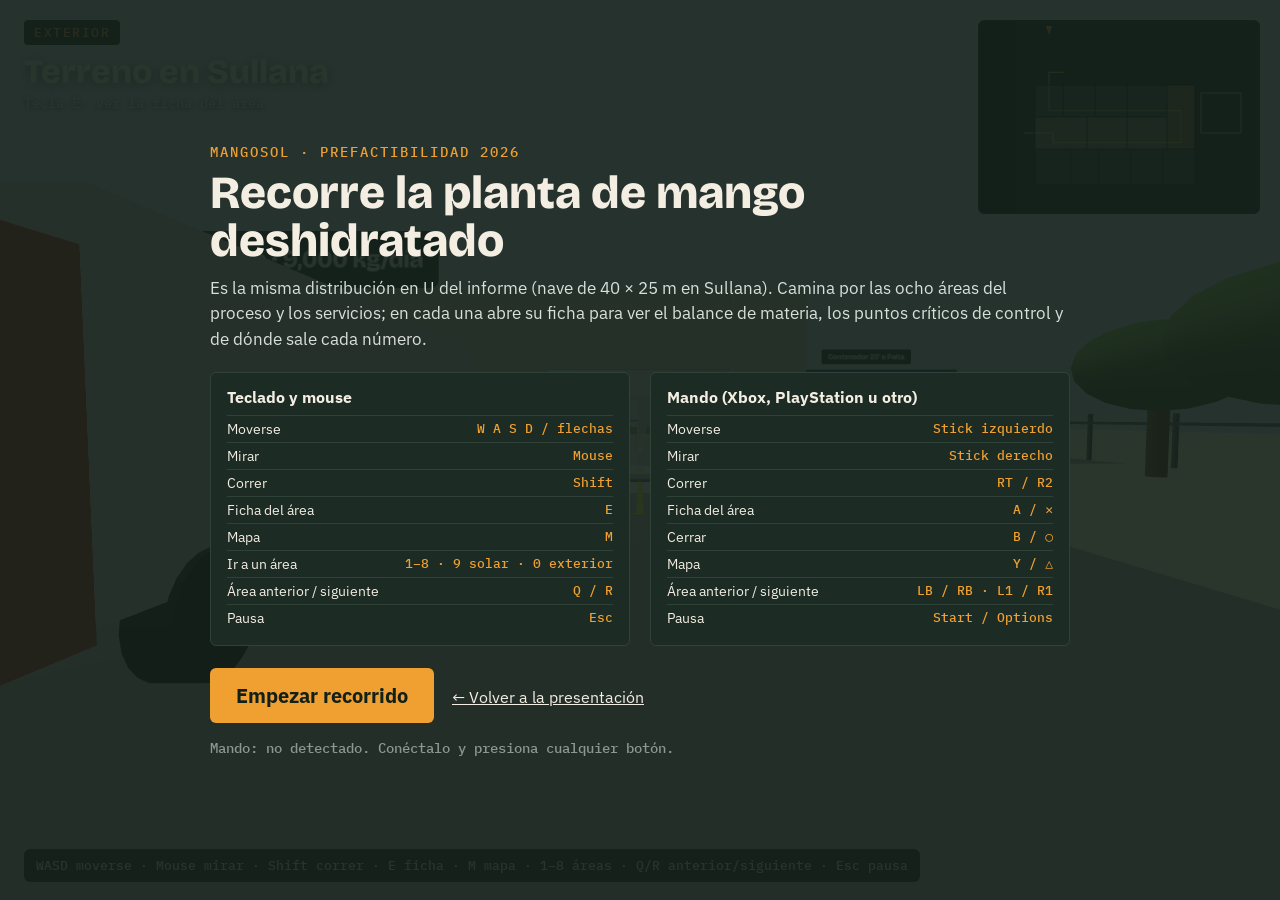
==== recorrido.html @ 7c94904a "Recorrido 3D de la planta con teclado o mando recorrido.html recrea la distribución en U del informe" ====
<!doctype html><html lang="es"><head><meta charset="utf-8">
<meta name="viewport" content="width=device-width,initial-scale=1">
<title>Planta MangoSol 3D</title>
<link rel="stylesheet" href="https://fonts.googleapis.com/css2?family=IBM+Plex+Sans:wght@400;600&family=IBM+Plex+Mono:wght@500&family=Bricolage+Grotesque:opsz,wght@12..96,700;12..96,800&display=swap">
<style>
/* Recorrido 3D de la planta: misma distribución en U del informe (1 unidad = 1 m) */
:root{--osc:#13201A;--pan:rgba(19,32,26,.9);--nar:#F0A030;--cre:#F3EDE2;--gri:#8C978F;--lin:#2E4237}
html,body{margin:0;height:100%;overflow:hidden;background:var(--osc);font-family:'IBM Plex Sans',Arial,sans-serif;color:var(--cre)}
canvas#c{display:block;width:100%;height:100%}
.mono{font-family:'IBM Plex Mono',Consolas,monospace}
#area{position:fixed;left:24px;top:20px;max-width:46vw;pointer-events:none}
#area .chip{display:inline-block;font:500 13px 'IBM Plex Mono',monospace;letter-spacing:1.5px;text-transform:uppercase;padding:4px 10px;border-radius:4px;background:var(--pan);color:var(--nar)}
#area h1{margin:8px 0 4px;font:800 34px/1.1 'Bricolage Grotesque',Georgia,sans-serif;text-shadow:0 2px 12px rgba(0,0,0,.55)}
#area p{margin:0;font:500 14px 'IBM Plex Mono',monospace;color:var(--cre);text-shadow:0 1px 6px rgba(0,0,0,.8)}
#mini{position:fixed;right:20px;top:20px;width:280px;height:192px;border-radius:6px;background:var(--pan);border:1px solid var(--lin)}
#cross{position:fixed;left:50%;top:50%;width:6px;height:6px;margin:-3px 0 0 -3px;border-radius:50%;background:rgba(243,237,226,.75);pointer-events:none}
#help{position:fixed;left:24px;bottom:18px;font:500 13px 'IBM Plex Mono',monospace;color:var(--cre);background:var(--pan);padding:8px 12px;border-radius:6px;max-width:calc(100vw - 48px)}
#card{position:fixed;right:20px;top:228px;bottom:20px;width:400px;overflow:auto;background:var(--pan);border:1px solid var(--lin);border-left:4px solid var(--nar);border-radius:6px;padding:20px 22px;display:none}
#card.on{display:block}
#card h2{margin:6px 0 6px;font:800 26px/1.15 'Bricolage Grotesque',Georgia,sans-serif}
#card .dop{font:500 13px 'IBM Plex Mono',monospace;color:var(--gri);margin-bottom:10px}
#card p{margin:0 0 12px;font-size:15px;line-height:1.45}
#card table{width:100%;border-collapse:collapse;font-size:14px;margin-bottom:12px}
#card td{padding:6px 4px;border-top:1px solid var(--lin);vertical-align:top}
#card td:first-child{color:var(--gri);width:40%}
#card .calc{font:500 13px/1.5 'IBM Plex Mono',monospace;color:var(--osc);background:var(--nar);padding:10px 12px;border-radius:4px;margin-bottom:12px}
#card .tip{font-size:14px;line-height:1.45;color:#D8E0D9;border-left:2px solid var(--gri);padding-left:10px}
#card .cerrar{font:500 12px 'IBM Plex Mono',monospace;color:var(--gri);margin-top:14px}
#toast{position:fixed;left:50%;top:20px;transform:translateX(-50%);background:var(--nar);color:var(--osc);font-weight:600;padding:8px 16px;border-radius:6px;opacity:0;transition:opacity .25s;pointer-events:none}
#toast.on{opacity:1}
#mapa{position:fixed;inset:0;display:none;align-items:center;justify-content:center;background:rgba(19,32,26,.82)}
#mapa.on{display:flex}
#mapa canvas{width:min(92vw,1100px);aspect-ratio:70/48;border-radius:8px;border:1px solid var(--lin);background:var(--osc)}
#menu{position:fixed;inset:0;display:flex;align-items:center;justify-content:center;background:rgba(19,32,26,.9)}
#menu.off{display:none}
#menu .box{width:min(860px,calc(100vw - 32px));max-height:calc(100vh - 32px);overflow:auto;padding:32px}
#menu .k{font:500 14px 'IBM Plex Mono',monospace;letter-spacing:2px;text-transform:uppercase;color:var(--nar)}
#menu h1{margin:8px 0 10px;font:800 46px/1.05 'Bricolage Grotesque',Georgia,sans-serif}
#menu p{font-size:17px;line-height:1.5;color:#D8E0D9;margin:0 0 20px}
#menu .cols{display:grid;grid-template-columns:1fr 1fr;gap:20px;margin-bottom:22px}
#menu .col{background:#1C2B23;border:1px solid var(--lin);border-radius:6px;padding:14px 16px}
#menu .col h3{margin:0 0 8px;font-size:16px}
#menu .col div{display:flex;justify-content:space-between;gap:12px;font-size:14px;padding:4px 0;border-top:1px solid var(--lin)}
#menu .col b{font:500 13px 'IBM Plex Mono',monospace;color:var(--nar);white-space:nowrap}
#menu button{font:700 20px 'IBM Plex Sans',Arial,sans-serif;background:var(--nar);color:var(--osc);border:0;border-radius:6px;padding:14px 26px;cursor:pointer}
#menu a{color:var(--cre);margin-left:18px;font-size:16px}
#pad{font:500 14px 'IBM Plex Mono',monospace;color:var(--gri);margin-top:16px}
#pad.ok{color:var(--nar)}
@media (max-width:700px){#menu .cols{grid-template-columns:1fr}#mini{width:180px;height:124px}#card{width:auto;left:20px;top:auto;height:50vh}}
</style></head><body>
<canvas id="c"></canvas>
<div id="cross"></div>
<div id="area"><span class="chip" id="aZona">Exterior</span><h1 id="aNom">Terreno en Sullana</h1><p id="aHint">E · botón A: ver la ficha del área</p></div>
<canvas id="mini" width="560" height="384"></canvas>
<div id="card"></div>
<div id="help" class="mono"></div>
<div id="toast"></div>
<div id="mapa"><canvas id="big" width="1400" height="960"></canvas></div>
<div id="menu"><div class="box">
 <div class="k">MangoSol · Prefactibilidad 2026</div>
 <h1>Recorre la planta de mango deshidratado</h1>
 <p>Es la misma distribución en U del informe (nave de 40 × 25 m en Sullana). Camina por las ocho áreas del proceso y los servicios; en cada una abre su ficha para ver el balance de materia, los puntos críticos de control y de dónde sale cada número.</p>
 <div class="cols">
  <div class="col"><h3>Teclado y mouse</h3>
   <div><span>Moverse</span><b>W A S D / flechas</b></div><div><span>Mirar</span><b>Mouse</b></div>
   <div><span>Correr</span><b>Shift</b></div><div><span>Ficha del área</span><b>E</b></div>
   <div><span>Mapa</span><b>M</b></div><div><span>Ir a un área</span><b>1–8 · 9 solar · 0 exterior</b></div>
   <div><span>Área anterior / siguiente</span><b>Q / R</b></div><div><span>Pausa</span><b>Esc</b></div></div>
  <div class="col"><h3>Mando (Xbox, PlayStation u otro)</h3>
   <div><span>Moverse</span><b>Stick izquierdo</b></div><div><span>Mirar</span><b>Stick derecho</b></div>
   <div><span>Correr</span><b>RT / R2</b></div><div><span>Ficha del área</span><b>A / ✕</b></div>
   <div><span>Cerrar</span><b>B / ○</b></div><div><span>Mapa</span><b>Y / △</b></div>
   <div><span>Área anterior / siguiente</span><b>LB / RB · L1 / R1</b></div><div><span>Pausa</span><b>Start / Options</b></div></div>
 </div>
 <button id="go">Empezar recorrido</button><a href="index.html#/planta">← Volver a la presentación</a>
 <div id="pad">Mando: no detectado. Conéctalo y presiona cualquier botón.</div>
</div></div>
<script src="lib/three.min.js"></script>
<script>
// ---------- Datos de cada área (cifras del informe; balance diario de campaña) ----------
const INFO={
 ext:{t:'Terreno en Sullana',z:'Exterior',d:'—',r:'Terreno de ≈ 1,500 m². Sullana ganó la microlocalización con 4.20 puntos.',
  f:[['Fruta','≈ 35 km (Tambogrande, valle de San Lorenzo)'],['Puerto de Paita','≈ 60 km'],['Puntaje','Sullana 4.20 · Tambogrande 3.85 · Piura-Castilla 3.75']],
  c:'Sullana = 0.30×4 + 0.20×5 + 0.20×4 + 0.15×4 + 0.15×4 = 4.20',
  p:'Sullana no es la mejor en ningún factor, pero es buena en todos: eso es lo que premia el método de factores ponderados.'},
 r1:{t:'Recepción y pesado',z:'Zona sucia · área 1',d:'Operación combinada: operación + inspección',r:'Llega el mango Kent en jabas; se pesa y se registra el lote y el proveedor para la trazabilidad.',
  f:[['Entra','9,000 kg/día de mango fresco'],['Equipo','Balanza de plataforma de 1,000 kg'],['Campaña','156 días: noviembre a abril'],['Año 1','≈ 1,051 t de fruta = 0.2 % de lo que produce Piura']],
  c:'116.6 t × 9.0 = 1,051 t · 1,051 ÷ 535,407 = 0.2 %',
  p:'La fruta no limita el tamaño de la planta: lo limita el mercado.'},
 r2:{t:'Almacén de materia prima',z:'Zona sucia · área 2',d:'Almacén temporal (no figura en el DOP)',r:'Cámara fría donde la fruta pintona termina de madurar antes de entrar al proceso.',
  f:[['Temperatura','12 – 14 °C'],['Relación con recepción','A: absolutamente necesaria'],['Función','Pulmón: la planta procesa parejo aunque la fruta llegue a ráfagas']],
  c:null,p:'Está pegada a la recepción porque la tabla relacional le da una A.'},
 r3:{t:'Selección y lavado',z:'Zona sucia · área 3',d:'Inspección (selección) + operación (lavado)',r:'Se descarta la fruta podrida o golpeada y se lava por inmersión y aspersión con agua clorada a 100 ppm.',
  f:[['Entra','9,000 kg'],['Sale','8,370 kg'],['Merma','630 kg de descarte (7 %)'],['Equipo','Lavadora de inmersión y aspersión, 1 t/h']],
  c:'9,000 × 0.93 = 8,370 kg',p:'Mira la canasta roja: de cada 100 mangos que pasan, unos 7 se van al descarte.'},
 r4:{t:'Pelado, laminado y pretratamiento',z:'Zona sucia · área 4',d:'Operaciones: pelado y despepado · recorte y pretratamiento',r:'Pelado manual con cuchillos de acero inoxidable, láminas de 6–8 mm y baño de ácido cítrico y ascórbico para que no se oscurezcan.',
  f:[['Entra','8,370 kg'],['Pulpa (62 %)','5,189 kg · merma 3,181 kg de cáscara y pepa'],['Recorte (−2 %)','5,086 kg · merma 104 kg'],['Equipos','6 mesas inox, 2 rebanadoras, 2 tinas de 500 L']],
  c:'8,370 × 0.62 = 5,189 kg · 5,189 × 0.98 = 5,086 kg',p:'Es el área con más operarios porque el pelado es manual. La cáscara sale por la puerta norte hacia residuos, sin cruzar la zona limpia.'},
 r5:{t:'Túnel de secado (GLP)',z:'Secado · área 5 · PCC 1',d:'Operación · punto crítico de control n.° 1',r:'Aire caliente a 60–65 °C durante 8 a 10 horas hasta 16 % de humedad. Separa la zona sucia de la limpia.',
  f:[['Entra','5,086 kg de láminas (83 % de agua)'],['Sale','1,029 kg (16 % de humedad)'],['Agua evaporada','4,056 kg: 80 % de lo que entra'],['Capacidad','24 carros × 25 bandejas ≈ 2.7 t por carga'],['Ciclos','2 al día: 5,086 ÷ 2 = 2,543 kg → margen de 6 %'],['Límite crítico','Humedad ≤ 18 %; si no, crecen hongos']],
  c:'Sólidos = 5,086 × 0.17 = 864.6 kg · 864.6 ÷ 0.84 = 1,029 kg',p:'Los sólidos no se evaporan: solo se va el agua. Con esa regla sale todo el balance.'},
 solar:{t:'Secador solar de presecado',z:'Exterior · secado',d:'Parte de la operación de secado',r:'Invernadero de 100 m² que aprovecha el sol de Sullana para quitar parte del agua antes del túnel.',
  f:[['Área','100 m²'],['Efecto','≈ 25 % menos GLP'],['GLP año 1','≈ 48 t, ya con el ahorro solar']],
  c:null,p:'Responde a los factores tecnológico y ecológico del PESTEL: menos combustible y menos huella de carbono.'},
 r6:{t:'Enfriado y selección final',z:'Zona limpia · área 6 · PCC 2',d:'Espera (24 h) + inspección · punto crítico de control n.° 2',r:'Las láminas reposan 24 h para igualar su humedad; luego se retiran las rotas u oscuras y todo pasa por el detector de metales.',
  f:[['Entra','1,029 kg'],['Sale','998 kg'],['Merma','31 kg (3 %)'],['Detector de metales','Sensibilidad Fe 1.5 mm']],
  c:'1,029 × 0.97 = 998 kg · 9,000 ÷ 998 = 9.0 : 1',p:'Por cada kilo de producto se necesitan 9 kilos de mango fresco.'},
 r7:{t:'Envasado',z:'Zona limpia · área 7',d:'Operación',r:'Bolsa de polietileno grado alimentario dentro de caja de 10 kg, con lote y fecha.',
  f:[['Entra y sale','998 kg/día'],['Cajas','≈ 100 de 10 kg al día'],['Año 1','11,664 bolsas y cajas (116.6 t)'],['Relación con laboratorio','I: se mide la humedad antes de envasar']],
  c:'998 ÷ 10 ≈ 100 cajas/día · 116.6 t × 100 = 11,664 cajas',p:'La puerta de vestuarios tiene pediluvio: los operarios entran a la zona limpia por el filtro sanitario.'},
 r8:{t:'Almacén de producto terminado y despacho',z:'Zona limpia · área 8',d:'Almacenamiento + transporte',r:'Almacén seco y ventilado. El producto sale en contenedor de 20 pies hacia el puerto de Paita.',
  f:[['Capacidad anual','998 kg × 156 días = 155.7 t'],['Contenedor de 20\'','≈ 10 t ≈ 10 días de producción'],['Año 1','116.6 t ≈ 12 contenedores'],['Vida útil','12 meses: se produce en campaña y se vende todo el año']],
  c:'116.6 ÷ 155.7 = 75 % de uso en el año 1 (95 % en el año 5)',p:'La planta se dimensionó para el año 5 (estrategia proactiva); por eso el primer año sobra 25 % de capacidad.'},
 of:{t:'Oficinas',z:'Servicios',d:'—',r:'Administración, ventas y calidad: aquí trabaja parte del personal permanente.',
  f:[['Permanentes','9 en toda la planta'],['Precio','US$ 8.50/kg FOB'],['Ventas año 1','US$ 991 mil'],['Relación con el proceso','O: ordinaria (supervisión)']],
  c:'116.6 t × 1,000 kg × US$ 8.50 = US$ 991,440',p:'Estas ventas son la primera línea del flujo de caja del siguiente avance.'},
 lab:{t:'Laboratorio de calidad',z:'Servicios',d:'—',r:'Control por lote de humedad, actividad de agua, color y microbiología básica; guarda muestras de retención.',
  f:[['Humedad final','15 – 18 %'],['Actividad de agua','aw < 0.65'],['Equipos','Medidor de humedad y refractómetro'],['Relación con envasado','I: importante']],
  c:null,p:'El laboratorio verifica el PCC 1: si la humedad pasa de 18 %, el lote vuelve al túnel.'},
 ves:{t:'Vestuarios y SS. HH.',z:'Servicios',d:'—',r:'Filtro sanitario: los operarios se cambian, se lavan las manos y pasan el pediluvio antes de entrar al proceso.',
  f:[['Personal de campaña','22: 2 supervisores + 20 operarios'],['Turnos','2 de 8 h, 10 operarios por turno'],['Norma','Ley 29783, Seguridad y Salud en el Trabajo']],
  c:'9 permanentes + 22 de campaña = 31 personas',p:'Los 22 de campaña solo trabajan de noviembre a abril.'},
 cal:{t:'Caldero GLP y mantenimiento',z:'Servicios',d:'—',r:'Tanque de GLP que alimenta los quemadores del túnel y taller de mantenimiento.',
  f:[['Relación con secado','E: especialmente importante'],['Respaldo','Grupo electrógeno de 40 kW'],['Personal','2 técnicos de mantenimiento'],['GLP año 1','≈ 48 t']],
  c:null,p:'Tiene puerta propia al exterior: el GLP no entra por la zona de proceso.'},
 res:{t:'Residuos orgánicos',z:'Servicios',d:'—',r:'Cáscara y pepa del pelado: se compostan o se entregan como alimento para ganado.',
  f:[['Cáscara y pepa','≈ 3.2 t/día en campaña'],['Descarte de selección','630 kg/día'],['Relación con envasado','X: no deseable']],
  c:'8,370 − 5,189 = 3,181 kg/día',p:'Por la relación X está en la esquina opuesta al envasado y sin puertas hacia el proceso.'}
};

// ---------- Plano: mismas zonas del informe (x, y del layout; y crece al norte) ----------
const ROOMS=[];
function R(id,x,y,w,h,zona,num){ROOMS.push({id,zona,num,x0:x,x1:x+w,z0:25-(y+h),z1:25-y})}
R('r1',0,17,7,8,'sucia',1);R('r2',7,17,8,8,'sucia',2);R('r3',15,17,8,8,'sucia',3);R('r4',23,17,10,8,'sucia',4);
R('r5',33,9,7,16,'secado',5);R('r6',23,9,10,8,'limpia',6);R('r7',13,9,10,8,'limpia',7);R('r8',0,9,13,8,'limpia',8);
R('of',0,0,9,9,'serv');R('lab',9,0,7,9,'serv');R('ves',16,0,8,9,'serv');R('cal',24,0,8,9,'serv');R('res',32,0,8,9,'serv');
const SOLAR={id:'solar',x0:41.5,x1:51.5,z0:2,z1:12};
const ZCOL={sucia:0x9FB3A4,limpia:0xDCD3BE,secado:0xBFA27E,serv:0xB4B8B3};
const ZHEX={sucia:'#6F8A77',limpia:'#CFC3A6',secado:'#D9A766',serv:'#59625C'};
// puertas internas [centro, ancho] sobre la pared compartida; sin puerta = muro; VENT = muro con ventana (sucia/limpia)
const DOORS={'r1|r2':[6.2,3],'r2|r3':[6.2,3],'r3|r4':[6.2,3],'r4|r5':[6.2,3],'r5|r6':[14.2,3],'r6|r7':[14.2,3],'r7|r8':[14.2,3],
 'of|r8':[4.5,1.8],'lab|of':[20.5,1.4],'lab|r7':[14.5,1.6],'lab|ves':[20.5,1.4],'r7|ves':[19.5,1.8],'cal|ves':[20.5,1.4]};
const VENT=new Set(['r1|r8','r2|r8','r2|r7','r3|r7','r4|r6']);
const STATIONS=[['r1',4.5,6.8,.6],['r2',11,6.6,0],['r3',19.5,6.6,0],['r4',29.5,7.2,.45],['r5',35.6,15.6,-.15],['solar',46.5,16,0],
 ['r6',28,14.6,0],['r7',18,14.2,0],['r8',7,14.2,.3],['ext',3.5,-14,Math.PI],['lab',12.5,18.2,Math.PI],['of',5,18,2.36],
 ['ves',20,18,Math.PI],['cal',26.5,21.8,-.85],['res',36,22.8,0]];

// ---------- Escena ----------
const cv=document.getElementById('c');
const rnd=new THREE.WebGLRenderer({canvas:cv,antialias:true});
rnd.setPixelRatio(Math.min(devicePixelRatio,1.5));
const S=new THREE.Scene();S.background=new THREE.Color(0xCFE0EA);S.fog=new THREE.Fog(0xCFE0EA,45,130);
const cam=new THREE.PerspectiveCamera(70,1,.05,300);cam.rotation.order='YXZ';
S.add(new THREE.HemisphereLight(0xffffff,0x8a7a5a,.8));S.add(new THREE.AmbientLight(0xffffff,.25));
const sun=new THREE.DirectionalLight(0xfff4e0,.65);sun.position.set(30,50,20);S.add(sun);

const MATS={},GEOS={},COL=[];
const mat=(c,o)=>{if(typeof c!=='number')return c;const k=c+(o?JSON.stringify(o):'');return MATS[k]||(MATS[k]=new THREE.MeshLambertMaterial(Object.assign({color:c},o||{})))};
const bgeo=(w,h,d)=>{const k=[w,h,d].map(v=>v.toFixed(3)).join();return GEOS[k]||(GEOS[k]=new THREE.BoxGeometry(w,h,d))};
function box(x0,x1,z0,z1,y0,y1,m,col=true){const me=new THREE.Mesh(bgeo(x1-x0,y1-y0,z1-z0),mat(m));me.position.set((x0+x1)/2,(y0+y1)/2,(z0+z1)/2);S.add(me);if(col)COL.push([x0,x1,z0,z1]);return me}
const B=(cx,cz,w,d,h,m,y0=0,col=true)=>box(cx-w/2,cx+w/2,cz-d/2,cz+d/2,y0,y0+h,m,col);
function cyl(cx,cz,r,h,m,y0=0,col=true,horiz=false,seg=24){const me=new THREE.Mesh(new THREE.CylinderGeometry(r,r,h,seg),mat(m));
 if(horiz){me.rotation.z=Math.PI/2;me.position.set(cx,y0+r,cz);if(col)COL.push([cx-h/2,cx+h/2,cz-r,cz+r])}
 else{me.position.set(cx,y0+h/2,cz);if(col)COL.push([cx-r,cx+r,cz-r,cz+r])}S.add(me);return me}

// suelo exterior, patio y vía de acceso
box(-60,100,-50,80,-.1,0,0xCDBB8E,false);
box(-2,12,-16,0,-.09,.005,0x77787A,false);box(-14,0,9,16,-.09,.005,0x77787A,false);
box(-60,100,-26,-20,-.09,.006,0x5E5F60,false);
// pisos por zona y techo
const H=4.4,T=.2;
for(const r of ROOMS)box(r.x0,r.x1,r.z0,r.z1,0,.01,r.id==='r2'?0x9DB5BE:ZCOL[r.zona],false);
const roof=new THREE.Mesh(new THREE.PlaneGeometry(40,25),new THREE.MeshLambertMaterial({color:0xDDE1DE,side:THREE.DoubleSide}));
roof.rotation.x=Math.PI/2;roof.position.set(20,H,12.5);S.add(roof);
for(const r of ROOMS)for(let x=r.x0+2;x<r.x1-1;x+=3.5)B(x,(r.z0+r.z1)/2,1.2,.5,.04,new THREE.MeshBasicMaterial({color:0xFFFDF4}),H-.05,false);

// muros: líneas con huecos de puerta; dintel sobre cada puerta
const WALL=0xEEF0EB,GLASS=new THREE.MeshLambertMaterial({color:0xBFE3F2,transparent:true,opacity:.28});
function wall(horiz,fix,a,b,gaps,vent){gaps=(gaps||[]).slice().sort((p,q)=>p[0]-q[0]);let cur=a;
 const seg=(s,e)=>{if(e-s<.01)return;const bx=(y0,y1,m,col)=>horiz?box(s,e,fix-T/2,fix+T/2,y0,y1,m,col):box(fix-T/2,fix+T/2,s,e,y0,y1,m,col);
  if(vent){bx(0,1.1,WALL,true);bx(1.1,2.4,GLASS,false);bx(2.4,H,WALL,false)}else bx(0,H,WALL,true)};
 for(const [c,w] of gaps){const s=c-w/2,e=c+w/2;seg(cur,s);
  horiz?box(s,e,fix-T/2,fix+T/2,2.7,H,WALL,false):box(fix-T/2,fix+T/2,s,e,2.7,H,WALL,false);cur=e}
 seg(cur,b)}
const E=1e-6;
for(let i=0;i<ROOMS.length;i++)for(let j=i+1;j<ROOMS.length;j++){const A=ROOMS[i],C=ROOMS[j],k=[A.id,C.id].sort().join('|');
 const d=DOORS[k]?[DOORS[k]]:[],v=VENT.has(k);
 for(const [p,q] of [[A,C],[C,A]]){
  if(Math.abs(p.x1-q.x0)<E){const lo=Math.max(p.z0,q.z0),hi=Math.min(p.z1,q.z1);if(hi-lo>.05)wall(false,p.x1,lo,hi,d,v)}
  if(Math.abs(p.z1-q.z0)<E){const lo=Math.max(p.x0,q.x0),hi=Math.min(p.x1,q.x1);if(hi-lo>.05)wall(true,p.z1,lo,hi,d,v)}}}
wall(true,0,0,40,[[3.5,4],[30,2]]);            // norte: ingreso de camiones y salida de cáscara
wall(true,25,0,40,[[4.5,1.8],[28,2],[36,2.5]]); // sur: oficinas, caldero, residuos
wall(false,0,0,25,[[12,3.5]]);                  // oeste: despacho
wall(false,40,0,25,[[14.6,2.4]]);               // este: hacia el secador solar

// ---------- Equipos ----------
const INOX=0xB9C3C8,VERDE=0x3E8E5A,MANGO=0xE5B23A,CARTON=0xB98C55,OSC=0x2B3A33;
function crates(x0,z0,nx,nz,lv){const cw=.55,cd=.4,ch=.3;
 for(let i=0;i<nx;i++)for(let j=0;j<nz;j++){const cx=x0+cw/2+i*cw,cz=z0+cd/2+j*cd;
  for(let k=0;k<lv;k++)B(cx,cz,cw-.04,cd-.04,ch-.02,VERDE,k*ch,false);B(cx,cz,cw-.1,cd-.1,.05,MANGO,lv*ch-.07,false)}
 COL.push([x0,x0+nx*cw,z0,z0+nz*cd])}
function table(cx,cz,w,d,h=.9,top=INOX){B(cx,cz,w,d,.05,top,h-.05,false);
 for(const sx of[-1,1])for(const sz of[-1,1])B(cx+sx*(w/2-.06),cz+sz*(d/2-.06),.05,.05,h-.05,INOX,0,false);COL.push([cx-w/2,cx+w/2,cz-d/2,cz+d/2])}
function worker(x,z,ry=0){const g=new THREE.Group();
 const add=(geo,c,y)=>{const me=new THREE.Mesh(geo,mat(c));me.position.y=y;g.add(me)};
 add(bgeo(.34,.8,.22),0x34495E,.4);add(new THREE.CylinderGeometry(.2,.22,.7,12),0xF4F4F0,1.15);
 add(new THREE.SphereGeometry(.13,14,10),0xB98058,1.63);add(new THREE.CylinderGeometry(.14,.14,.09,14),0xFFFFFF,1.74);
 add(bgeo(.3,.18,.04),0x8FB7C9,1.58);g.children[4].position.z=-.12;
 g.position.set(x,0,z);g.rotation.y=ry;S.add(g);COL.push([x-.25,x+.25,z-.25,z+.25])}
function cart(cx,cz){for(const sx of[-1,1])for(const sz of[-1,1])B(cx+sx*.42,cz+sz*.62,.04,.04,1.9,INOX,0,false);
 for(let k=0;k<12;k++){B(cx,cz,.84,1.24,.02,INOX,.2+k*.14,false);B(cx,cz,.74,1.1,.015,0xD9822B,.225+k*.14,false)}
 COL.push([cx-.45,cx+.45,cz-.65,cz+.65])}
function pallet(cx,cz,lv=4){B(cx,cz,1.2,1.0,.14,0x8B6B43,0,false);
 for(let k=0;k<lv;k++)for(const sx of[-.3,.3])for(const sz of[-.25,.25])B(cx+sx,cz+sz,.58,.48,.29,k%2?0xC09460:CARTON,.14+k*.3,false);
 COL.push([cx-.6,cx+.6,cz-.5,cz+.5])}

// exterior: camión de fruta, contenedor a Paita, algarrobos, cerco y letrero
B(7.4,-7.2,2.4,7.2,2.2,0xF2F2EE,.6);B(7.4,-11.6,2.3,1.6,2.0,0xC7462E,.5);
for(const z of[-10,-4.5])for(const x of[6.3,8.5])cyl(x,z,.42,.3,0x222222,.0,false,true);
crates(6.5,-3.4,3,1,3);
B(-5.6,12,6.1,2.44,2.6,0x2F6E8F,.9);B(-9.8,12,2.0,2.3,2.2,0xF2F2EE,.6);
for(const [x,z] of[[-8,-3],[-11,4],[-9,24],[16,-10],[26,-12],[36,-8],[54,-4],[58,20],[46,28],[24,30],[8,30],[-12,30]]){
 cyl(x,z,.25,2.2,0x6B4E31,0);const cp=new THREE.Mesh(new THREE.SphereGeometry(2.1,14,10),mat(0x5D7F3A));cp.scale.y=.6;cp.position.set(x,3.1,z);S.add(cp)}
for(let x=-14;x<=58;x+=4){if(x>-1&&x<11)continue;B(x,-17,.12,.12,1.8,0x5B5B57,0,false)}
for(let x=-14;x<=58;x+=4)B(x,33,.12,.12,1.8,0x5B5B57,0,false);
for(let z=-17;z<=33;z+=4){B(-14,z,.12,.12,1.8,0x5B5B57,0,false);B(58,z,.12,.12,1.8,0x5B5B57,0,false)}
box(-14,-1,-17.05,-16.95,1.4,1.5,0x5B5B57,false);box(11,58,-17.05,-16.95,1.4,1.5,0x5B5B57,false);
box(-14,58,32.95,33.05,1.4,1.5,0x5B5B57,false);box(-14.05,-13.95,-17,33,1.4,1.5,0x5B5B57,false);box(57.95,58.05,-17,33,1.4,1.5,0x5B5B57,false);
COL.push([-14.1,-1,-17.1,-16.9],[11,58.1,-17.1,-16.9],[-14.1,58.1,32.9,33.1],[-14.1,-13.9,-17,33],[57.9,58.1,-17,33]);

// 1 recepción
B(3.5,3.2,1.6,1.6,.08,0x6F7A80,0,false);B(5.1,2.4,.12,.12,1.3,OSC);B(5.1,2.4,.5,.12,.35,0x1B2A22,1.3,false);
crates(.4,.6,2,4,4);crates(.4,4.9,2,3,3);crates(5.6,.5,2,2,4);
// 2 almacén MP (cámara fría)
for(const [z0,x0,x1] of[[.4,7.6,14.4],[2.7,9,13]]){B((x0+x1)/2,z0+.5,x1-x0,1,.04,INOX,1.0,false);B((x0+x1)/2,z0+.5,x1-x0,1,.04,INOX,2.0,false);
 for(let x=x0+.3;x<x1;x+=.6){B(x,z0+.5,.5,.8,.28,VERDE,1.04,false);B(x,z0+.5,.42,.7,.05,MANGO,1.3,false);B(x,z0+.5,.5,.8,.28,VERDE,2.04,false);B(x,z0+.5,.42,.7,.05,MANGO,2.3,false);B(x,z0+.5,.5,.8,.28,VERDE,0,false);B(x,z0+.5,.42,.7,.05,MANGO,.26,false)}
 COL.push([x0,x1,z0,z0+1])}
B(11,.35,2.2,.5,.6,0xF7F7F7,3.1,false);
const frio=new THREE.PointLight(0x9FD8FF,.7,10);frio.position.set(11,3.5,4);S.add(frio);
// 3 selección y lavado
table(16.6,2.2,1.0,2.4);worker(17.6,1.6,-Math.PI/2);worker(17.6,2.8,-Math.PI/2);
B(20.4,1.7,3.8,1.6,1.0,INOX);B(20.4,1.7,3.6,1.4,.02,new THREE.MeshLambertMaterial({color:0x5DB4D8}),.97,false);
for(const x of[19.2,20.4,21.6])box(x-.03,x+.03,.9,2.5,1.6,1.66,INOX,false);
B(17.2,7.3,.6,.6,.7,0xC0392B);
// 4 pelado, laminado y pretratamiento
table(24.6,1.5,2.4,1.0);table(27.3,1.5,2.4,1.0);
worker(24.1,2.4,Math.PI);worker(25.2,2.4,Math.PI);worker(26.8,2.4,Math.PI);worker(27.9,2.4,Math.PI);
for(const z of[1.2,3.0]){B(31.8,z,.8,.8,1.2,INOX);B(31.8,z,.5,.5,.12,0xF0A030,1.2,false)}
for(const x of[25,27]){cyl(x,4.1,.55,.9,INOX);cyl(x,4.1,.5,.02,0xF2E2A0,.9,false)}
B(30,4.3,.8,.8,.75,0x2F6B3A);B(30,4.3,.7,.7,.04,0x7A8F3A,.75,false);
// 5 túnel de secado
box(34.6,34.8,1,12.8,0,2.8,0x5D6A70,false);box(39.2,39.4,1,12.8,0,2.8,0x5D6A70,false);box(34.6,39.4,1,12.8,2.6,2.8,0x5D6A70,false);
box(34.6,39.4,1,1.2,0,2.8,0x5D6A70,false);COL.push([34.6,39.4,1,12.8]);
for(let z=11.8;z>2;z-=1.5)for(const x of[35.9,38.1])cart(x,z);
const calor=new THREE.PointLight(0xFF9A40,1.1,9);calor.position.set(37,2.2,8);S.add(calor);
B(37,2.2,4.0,1.8,.8,0x9A3B2A,2.8,false);cyl(37,7,.25,8,0x8E989D,-.65,false,false).rotation.x=Math.PI/2;
B(34.4,10,.4,1,1.8,0x26332C);B(34.2,10,.02,.6,.4,new THREE.MeshBasicMaterial({color:0xF0A030}),1.2,false);
cart(38.6,13.6);
// secador solar (exterior)
const PLAS=new THREE.MeshLambertMaterial({color:0xF4F8F8,transparent:true,opacity:.35,side:THREE.DoubleSide});
box(41.5,51.5,1.9,2.1,0,2.4,PLAS);box(41.4,41.6,2,12,0,2.4,PLAS);box(51.4,51.6,2,12,0,2.4,PLAS);
box(41.5,45,11.9,12.1,0,2.4,PLAS);box(48,51.5,11.9,12.1,0,2.4,PLAS);
for(const s of[-1,1]){const p=new THREE.Mesh(new THREE.PlaneGeometry(10,5.5),PLAS);p.position.set(46.5,3.2,7+s*2.5);p.rotation.x=-Math.PI/2+s*.38;S.add(p)}
for(const z of[4.5,8.5]){table(46.5,z,7,1.2,.9,0x9AA4A9);B(46.5,z,6.8,1.1,.02,0xE58E2F,.9,false)}
// 6 enfriado, acondicionado y selección final
cart(24.5,9.2);cart(26.5,9.2);cart(28.5,9.2);
table(26,11.3,2.4,1.0);worker(25.4,12.2,Math.PI);worker(26.6,12.2,Math.PI);
B(30.7,11,3.4,.8,.85,0x2B2B2B);B(30.7,11,.6,1.1,1.5,0xC9CFD3);B(30.7,11,.62,1.12,.25,0xC0392B,1.25,false);
// 7 envasado
table(16,9.6,2.4,1.0);B(16.3,9.6,.5,.5,.12,0x26332C,.9,false);
B(20.3,9.5,2.6,.9,1.0,INOX);B(20.3,9.5,2.6,.5,.04,0x2B2B2B,1.0,false);
worker(16,10.6,Math.PI);worker(20.2,10.6,Math.PI);
pallet(14,9.2,3);B(19.5,15.6,1.8,.7,.01,new THREE.MeshLambertMaterial({color:0x5DB4D8}),.01,false);
// 8 almacén de producto terminado
for(const x of[1.2,2.7,4.2,5.7,7.2,8.7,10.2,11.7])pallet(x,8.8,4);
for(const x of[5.5,7,8.5,10])pallet(x,10.6,3);
B(9.5,12.6,.6,1.4,.12,0xD9A21E,.05,false);B(9.5,13.4,.6,.15,1.0,0xD9A21E,0,false);
// oficinas
for(const z of[18.2,20.8,23.4]){table(1,z,.8,1.4,.75,0xA88B64);B(1.1,z,.08,.5,.32,0x1B1B1B,.75,false);B(1.95,z,.45,.45,.45,0x2B3A33,0,false)}
table(6.8,22.8,1.8,1.0,.75,0xA88B64);
// laboratorio
B(12.5,24.25,6,.8,.9,0xF4F4F0);for(const [x,c] of[[10.2,0x2B3A33],[11.4,0xDADADA],[12.8,0x2B5F8A],[14.3,0x2B3A33]])B(x,24.2,.5,.4,.3,c,.9,false);
B(9.95,16.7,.7,.7,1.8,0xF7F7F7);worker(12,23.2,0);
// vestuarios
B(20,24.65,7,.45,1.9,0x6C8AA0);for(let x=16.75;x<23.5;x+=.5)box(x-.005,x+.005,24.42,24.43,.1,1.8,0x4A6578,false);
B(23.6,17.7,.6,1.8,.9,0xF7F7F7);B(20,21.5,3,.4,.45,0xA88B64);
// caldero GLP y mantenimiento
cyl(30,18.5,.75,3.6,0xF2F2EE,.2,true,true);B(28.6,18.5,.15,1,.4,0x777777,0,false);B(31.4,18.5,.15,1,.4,0x777777,0,false);
B(26,18,2,1,1.3,0x2F5D3A);B(25.5,24.35,2,.7,.9,0x7A6A55);
// residuos
for(const x of[34,36.5,39]){B(x,17.1,2,1.4,1.2,0x2F6B3A);B(x,17.1,1.9,1.3,.04,0x9A7A2E,1.2,false)}
const pila=new THREE.Mesh(new THREE.ConeGeometry(1.3,1,18),mat(0x8A6A2E));pila.position.set(34.5,.5,22.5);S.add(pila);COL.push([33.4,35.6,21.4,23.6]);

// ---------- Letreros ----------
function label(txt,sub,x,y,z,w,fg,bg){const c=document.createElement('canvas');c.width=1024;c.height=sub?260:170;const g=c.getContext('2d');
 g.fillStyle=bg||'rgba(19,32,26,.9)';const r=24;g.beginPath();g.moveTo(r,0);g.arcTo(c.width,0,c.width,c.height,r);g.arcTo(c.width,c.height,0,c.height,r);g.arcTo(0,c.height,0,0,r);g.arcTo(0,0,c.width,0,r);g.fill();
 g.textAlign='center';g.textBaseline='middle';let fs=86;g.font=`800 ${fs}px 'Bricolage Grotesque','IBM Plex Sans',Arial`;
 while(g.measureText(txt).width>960&&fs>40){fs-=4;g.font=`800 ${fs}px 'Bricolage Grotesque','IBM Plex Sans',Arial`}
 g.fillStyle=fg||'#F3EDE2';g.fillText(txt,512,sub?100:88);
 if(sub){g.font="500 46px 'IBM Plex Mono',Consolas,monospace";g.fillStyle='#F0A030';g.fillText(sub,512,200)}
 const tx=new THREE.CanvasTexture(c);tx.anisotropy=4;const sp=new THREE.Sprite(new THREE.SpriteMaterial({map:tx,transparent:true,depthWrite:false}));
 sp.scale.set(w,w*c.height/c.width,1);sp.position.set(x,y,z);S.add(sp);return sp}
const ZTXT={sucia:'ZONA SUCIA',limpia:'ZONA LIMPIA',secado:'SECADO',serv:'SERVICIOS'};
const SHORT={r1:'Recepción y pesado',r2:'Almacén de MP',r3:'Selección y lavado',r4:'Pelado y laminado',r5:'Túnel de secado',r6:'Enfriado y selección',r7:'Envasado',r8:'Almacén PT y despacho',of:'Oficinas',lab:'Laboratorio',ves:'Vestuarios',cal:'Caldero GLP',res:'Residuos'};

// ---------- Flujo de producto: fresco → láminas → seco → caja ----------
const ROUTE=[[7.4,-3.2],[3.5,-3.2],[3.5,6.4],[36.5,6.4],[36.5,14.4],[4.5,14.4],[4.5,12],[-2.6,12]];
for(let i=0;i<ROUTE.length-1;i++){const [ax,az]=ROUTE[i],[bx,bz]=ROUTE[i+1];
 box(Math.min(ax,bx)-.06,Math.max(ax,bx)+.06,Math.min(az,bz)-.06,Math.max(az,bz)+.06,.012,.022,0xF0C030,false)}
const SEGL=[];let RL=0;for(let i=0;i<ROUTE.length-1;i++){const l=Math.hypot(ROUTE[i+1][0]-ROUTE[i][0],ROUTE[i+1][1]-ROUTE[i][1]);SEGL.push(l);RL+=l}
function along(s){for(let i=0;i<SEGL.length;i++){if(s<=SEGL[i]){const f=s/SEGL[i];return[ROUTE[i][0]+(ROUTE[i+1][0]-ROUTE[i][0])*f,ROUTE[i][1]+(ROUTE[i+1][1]-ROUTE[i][1])*f]}s-=SEGL[i]}return ROUTE[ROUTE.length-1]}
const GW=new THREE.SphereGeometry(.1,12,8),GS=bgeo(.22,.03,.12),GD=bgeo(.15,.02,.09),GB=bgeo(.4,.25,.3);
const items=[];
function spawn(){const g=new THREE.Group();
 const w=new THREE.Mesh(GW,mat(0xD9B23A));w.scale.set(1.25,1,.95);
 g.add(w,new THREE.Mesh(GS,mat(0xF4A020)),new THREE.Mesh(GD,mat(0xC0601C)),new THREE.Mesh(GB,mat(CARTON)));
 S.add(g);items.push({g,s:0,discard:Math.random()<.07,fall:0})}
const inside=(r,x,z)=>x>=r.x0&&x<=r.x1&&z>=r.z0&&z<=r.z1;
function roomAt(x,z){for(const r of ROOMS)if(inside(r,x,z))return r.id;return inside(SOLAR,x,z)?'solar':'ext'}
function stage(x,z){const id=roomAt(x,z);
 if(id==='r5')return(x>34.6&&x<39.4&&z>1&&z<12.8)?-1:2;
 if(id==='r4')return x<25.5?0:1;
 if(id==='r6')return 2;if(id==='r7')return x<19.5?3:2;if(id==='r8')return 3;
 if(id==='ext')return x<1?3:0;return 0}
let spawnT=0;
function flow(dt){spawnT-=dt;if(spawnT<=0){spawn();spawnT=1.6}
 for(let i=items.length-1;i>=0;i--){const it=items[i];
  if(it.fall){it.fall+=dt;const f=Math.min(it.fall/.6,1);it.g.position.set(it.fx+(17.2-it.fx)*f,1.05-.35*f,6.4+.9*f);if(f>=1){S.remove(it.g);items.splice(i,1)}continue}
  it.s+=1.3*dt;if(it.s>=RL){S.remove(it.g);items.splice(i,1);continue}
  const [x,z]=along(it.s);
  if(it.discard&&x>=16.9&&x<17.5&&z>6&&z<7){it.fall=1e-3;it.fx=x;continue}
  const st=stage(x,z);it.g.position.set(x,1.05,z);it.g.visible=st>=0;it.g.children.forEach((c,k)=>c.visible=k===st);
  it.g.rotation.y+=dt*.6}}

// ---------- Jugador ----------
const P={x:3.5,z:-14,yaw:Math.PI,pitch:-.05,bob:0};
const RAD=.3;
const blocked=(x,z)=>{for(const c of COL)if(x>c[0]-RAD&&x<c[1]+RAD&&z>c[2]-RAD&&z<c[3]+RAD)return true;return x<-13.5||x>57.5||z<-16.5||z>32.5};
function move(f,s,run,dt){const sp=(run?6:3.2)*dt,sy=Math.sin(P.yaw),cy=Math.cos(P.yaw);
 const dx=(-sy*f+cy*s)*sp,dz=(-cy*f-sy*s)*sp;
 if(!blocked(P.x+dx,P.z))P.x+=dx;if(!blocked(P.x,P.z+dz))P.z+=dz;
 const m=Math.min(1,Math.hypot(f,s));P.bob+=dt*(run?13:9)*m;return m}
function go(i){const n=STATIONS.length;st=(i%n+n)%n;const [,x,z,y]=STATIONS[st];P.x=x;P.z=z;P.yaw=y;P.pitch=-.08;toast(INFO[STATIONS[st][0]].t)}
let st=9;

// ---------- Interfaz ----------
const $=id=>document.getElementById(id);
let cur='',cardOn=false,mapOn=false,playing=false,padOn=false;
function toast(t){const e=$('toast');e.textContent=t;e.classList.add('on');clearTimeout(toast.h);toast.h=setTimeout(()=>e.classList.remove('on'),1600)}
function renderCard(){const d=INFO[cur];$('card').innerHTML=`<span class="chip mono" style="color:#F0A030;font-size:12px;letter-spacing:1.5px;text-transform:uppercase">${d.z}</span>
 <h2>${d.t}</h2><div class="dop">DOP: ${d.d}</div><p>${d.r}</p><table>${d.f.map(([a,b])=>`<tr><td>${a}</td><td>${b}</td></tr>`).join('')}</table>
 ${d.c?`<div class="calc">${d.c}</div>`:''}<div class="tip"><b>Para la exposición:</b> ${d.p}</div><div class="cerrar">${padOn?'A / ✕ o B / ○':'E'} para cerrar</div>`}
function setCard(v){cardOn=v;$('card').classList.toggle('on',v);if(v)renderCard()}
function setMap(v){mapOn=v;$('mapa').classList.toggle('on',v)}
function hud(){const id=roomAt(P.x,P.z);if(id===cur)return;cur=id;const d=INFO[id];
 $('aZona').textContent=d.z;$('aNom').textContent=d.t;if(cardOn)renderCard();
 if(id==='r5'||id==='r6')rumble()}
function helpText(){$('help').textContent=padOn?'Stick izq. moverse · Stick der. mirar · RT correr · A ficha · Y mapa · LB/RB otra área · Start pausa'
 :'WASD moverse · Mouse mirar · Shift correr · E ficha · M mapa · 1–8 áreas · Q/R anterior/siguiente · Esc pausa';
 $('aHint').textContent=padOn?'Botón A / ✕: ver la ficha del área':'Tecla E: ver la ficha del área'}

// mapa: mismo dibujo para el mini y el grande
const WB={x0:-14,x1:56,z0:-16,z1:32};
function drawMap(cv,big){const g=cv.getContext('2d'),W=cv.width,Hh=cv.height,sx=W/(WB.x1-WB.x0),sz=Hh/(WB.z1-WB.z0);
 const X=x=>(x-WB.x0)*sx,Z=z=>(z-WB.z0)*sz;g.clearRect(0,0,W,Hh);g.fillStyle='#1C2B23';g.fillRect(0,0,W,Hh);
 g.strokeStyle='#F0C030';g.lineWidth=big?3:2;g.beginPath();ROUTE.forEach(([x,z],i)=>i?g.lineTo(X(x),Z(z)):g.moveTo(X(x),Z(z)));g.stroke();
 for(const r of ROOMS){g.fillStyle=ZHEX[r.zona];g.globalAlpha=.55;g.fillRect(X(r.x0),Z(r.z0),(r.x1-r.x0)*sx,(r.z1-r.z0)*sz);g.globalAlpha=1;
  g.strokeStyle=r.id===cur?'#F0A030':'#13201A';g.lineWidth=r.id===cur?(big?6:4):2;g.strokeRect(X(r.x0),Z(r.z0),(r.x1-r.x0)*sx,(r.z1-r.z0)*sz);
  if(big){g.fillStyle='#F3EDE2';g.font="600 22px 'IBM Plex Sans',Arial";g.textAlign='center';
   const maxW=(r.x1-r.x0)*sx-14,ls=[];let ln='';
   for(const w of((r.num?r.num+'. ':'')+SHORT[r.id]).split(' ')){const t=ln?ln+' '+w:w;if(ln&&g.measureText(t).width>maxW){ls.push(ln);ln=w}else ln=t}
   ls.push(ln);const cy=Z((r.z0+r.z1)/2)-(ls.length-1)*13+8;ls.forEach((t,i)=>g.fillText(t,X((r.x0+r.x1)/2),cy+i*26))}}
 g.strokeStyle=cur==='solar'?'#F0A030':'#AEB9B0';g.lineWidth=big?4:2;g.strokeRect(X(SOLAR.x0),Z(SOLAR.z0),10*sx,10*sz);
 if(big){g.fillStyle='#F3EDE2';g.fillText('9. Secador solar',X(46.5),Z(7)+8);g.fillText('0. Ingreso',X(3.5),Z(-12));
  g.fillStyle='#AEB9B0';g.font="500 20px 'IBM Plex Mono',monospace";g.fillText('N ↑',X(-11),Z(-13))}
 const px=X(P.x),pz=Z(P.z),fx=-Math.sin(P.yaw),fz=-Math.cos(P.yaw),k=big?22:12;
 g.fillStyle='#F0A030';g.beginPath();g.moveTo(px+fx*k,pz+fz*k);g.lineTo(px-fz*k*.55-fx*k*.5,pz+fx*k*.55-fz*k*.5);g.lineTo(px+fz*k*.55-fx*k*.5,pz-fx*k*.55-fz*k*.5);g.closePath();g.fill()}

// ---------- Entrada: teclado, mouse y mando ----------
const keys=new Set();
addEventListener('keydown',e=>{keys.add(e.code);if(!playing)return;
 if(e.code==='KeyE')setCard(!cardOn);
 if(e.code==='KeyM')setMap(!mapOn);
 if(e.code==='KeyQ')go(st-1);if(e.code==='KeyR')go(st+1);
 const n='12345678'.indexOf(e.key);if(n>=0)go(n);if(e.key==='9')go(5);if(e.key==='0')go(9);
 if(e.code.startsWith('Arrow')||e.code==='Space'||e.code==='Tab')e.preventDefault()});
addEventListener('keyup',e=>keys.delete(e.code));
addEventListener('blur',()=>keys.clear());
addEventListener('mousemove',e=>{if(document.pointerLockElement!==cv)return;P.yaw-=e.movementX*.0022;P.pitch=Math.max(-1.35,Math.min(1.35,P.pitch-e.movementY*.0022))});
function start(){playing=true;$('menu').classList.add('off');helpText()}
function pause(){playing=false;setMap(false);$('menu').classList.remove('off');$('go').textContent='Continuar recorrido'}
$('go').onclick=()=>{start();cv.requestPointerLock&&cv.requestPointerLock()};
cv.addEventListener('click',()=>{if(playing&&document.pointerLockElement!==cv)cv.requestPointerLock()});
document.addEventListener('pointerlockchange',()=>{if(document.pointerLockElement!==cv&&playing&&!padOn)pause()});

let prev=[];
const dz=v=>Math.abs(v)<.15?0:(v-Math.sign(v)*.15)/.85;
function getPad(){const ps=navigator.getGamepads?navigator.getGamepads():[];for(const p of ps)if(p&&p.connected)return p;return null}
function rumble(){const p=getPad();try{p&&p.vibrationActuator&&p.vibrationActuator.playEffect('dual-rumble',{duration:160,strongMagnitude:.45,weakMagnitude:.3})}catch(e){}}
addEventListener('gamepadconnected',e=>{const p=e.gamepad;padOn=true;helpText();
 $('pad').textContent=`Mando conectado: ${p.id.replace(/\(.*\)/,'').trim()||'genérico'}`+(p.mapping==='standard'?'. Presiona A / ✕ para empezar.':'. Mapeo no estándar: algunos botones pueden estar cambiados.');
 $('pad').classList.add('ok');toast('Mando conectado')});
addEventListener('gamepaddisconnected',()=>{padOn=!!getPad();helpText();$('pad').textContent='Mando desconectado.';$('pad').classList.remove('ok')});
function pad(dt){const p=getPad();if(!p)return{f:0,s:0,run:false};
 const b=i=>!!(p.buttons[i]&&p.buttons[i].pressed),edge=i=>b(i)&&!prev[i];
 let out={f:0,s:0,run:false};
 if(!playing){if(edge(0)||edge(9))start()}
 else{
  out.s=dz(p.axes[0]||0);out.f=-dz(p.axes[1]||0);
  P.yaw-=dz(p.axes[2]||0)*2.6*dt;P.pitch=Math.max(-1.35,Math.min(1.35,P.pitch-dz(p.axes[3]||0)*1.8*dt));
  out.run=(p.buttons[7]&&p.buttons[7].value>.4)||b(10);
  if(edge(0))setCard(!cardOn);if(edge(1)){setCard(false);setMap(false)}
  if(edge(3))setMap(!mapOn);if(edge(4)||edge(14))go(st-1);if(edge(5)||edge(15))go(st+1);
  if(edge(9)){document.exitPointerLock&&document.exitPointerLock();pause()}}
 prev=p.buttons.map(x=>x.pressed);return out}

// ---------- Bucle ----------
function resize(){const w=innerWidth,h=innerHeight;rnd.setSize(w,h,false);cam.aspect=w/h;cam.updateProjectionMatrix()}
addEventListener('resize',resize);resize();
const clk=new THREE.Clock();
function loop(){requestAnimationFrame(loop);const dt=Math.min(clk.getDelta(),.05);
 const gp=pad(dt);let mv=0;
 if(playing){const k=c=>keys.has(c)?1:0;
  let f=k('KeyW')+k('ArrowUp')-k('KeyS')-k('ArrowDown')+gp.f,s=k('KeyD')+k('ArrowRight')-k('KeyA')-k('ArrowLeft')+gp.s;
  const l=Math.hypot(f,s);if(l>1){f/=l;s/=l}
  mv=move(f,s,keys.has('ShiftLeft')||keys.has('ShiftRight')||gp.run,dt)}
 flow(dt);hud();
 cam.position.set(P.x,1.65+Math.sin(P.bob)*.035*mv,P.z);cam.rotation.set(P.pitch,P.yaw,0);
 rnd.render(S,cam);drawMap($('mini'),false);if(mapOn)drawMap($('big'),true)}

// letreros después de cargar las fuentes (si no hay internet, usan Arial)
Promise.race([document.fonts.ready,new Promise(r=>setTimeout(r,1500))]).then(()=>{
 for(const r of ROOMS)label(SHORT[r.id],(r.num?r.num+' · ':'')+ZTXT[r.zona],(r.x0+r.x1)/2,3.5,r.id==='r5'?14.4:(r.z0+r.z1)/2,r.x1-r.x0<8?3.6:4.4);
 label('PCC 1 · humedad ≤ 18 %',null,37,3.3,12.9,3.4,'#13201A','rgba(240,160,48,.95)');
 label('PCC 2 · detector de metales',null,30.7,2.5,11,2.8,'#13201A','rgba(240,160,48,.95)');
 label('Acondicionado 24 h',null,26.5,2.35,9.2,2.6);
 label('Secador solar · 100 m²','9 · PRESECADO',46.5,4.6,12.2,4.4);
 label('Sol de Tambogrande S.A.C.','MANGOSOL',5,3.2,-16.6,5);
 label('Descarte 7 %',null,17.2,1.2,7.3,1.4,'#F3EDE2','rgba(192,57,43,.95)');
 label('Contenedor 20\' a Paita',null,-5.6,4.1,12,3.6);
 label('Mango fresco · 9,000 kg/día',null,7.4,3.3,-7.2,3.6);
});
helpText();loop();
</script>
</body></html>
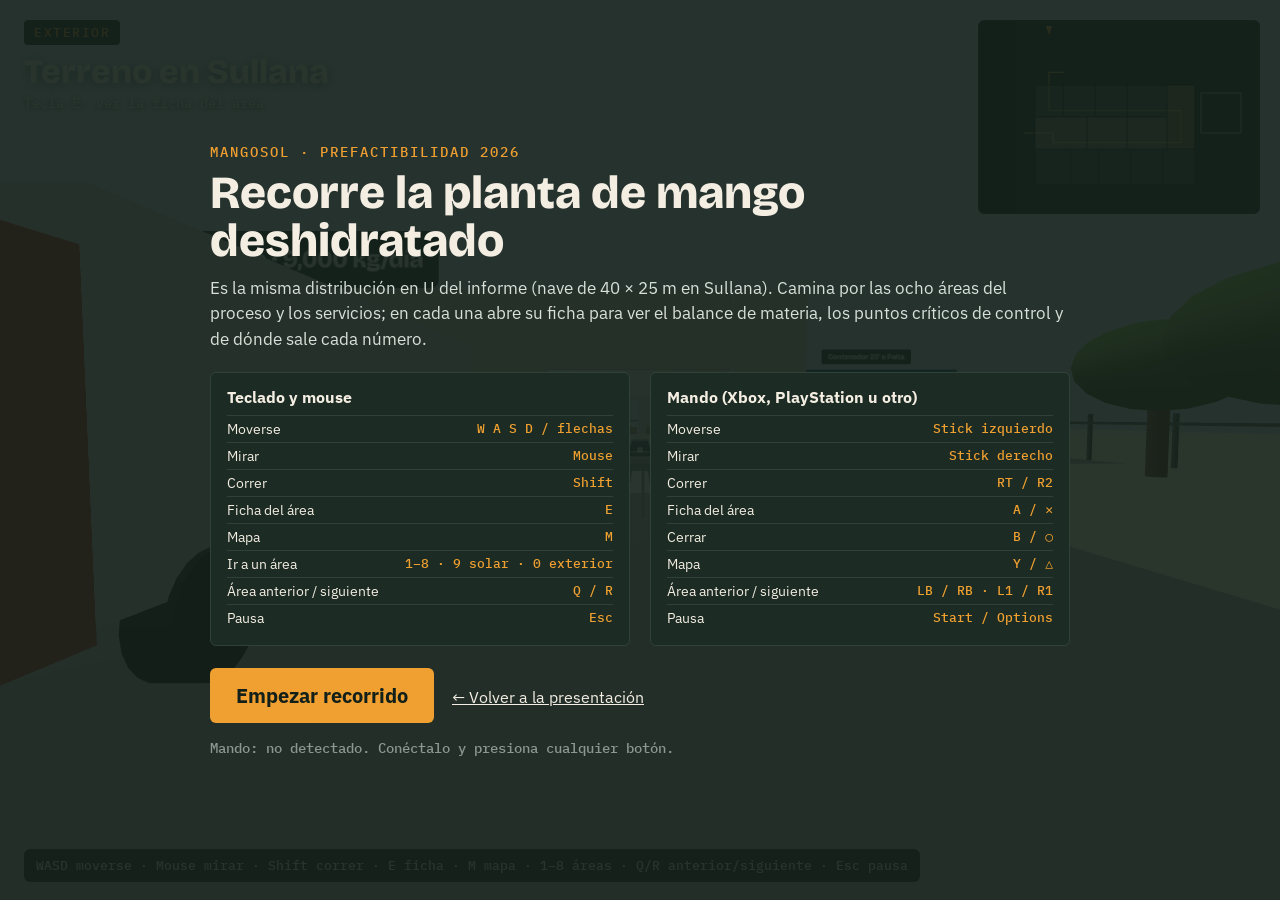
==== commit 42f538af: "Recorrido 3D: fajas transportadoras bajo el flujo de producto El producto ya no flota: viaja sobre f" ====
--- a/recorrido.html
+++ b/recorrido.html
@@ -141,8 +141,8 @@
 const DOORS={'r1|r2':[6.2,3],'r2|r3':[6.2,3],'r3|r4':[6.2,3],'r4|r5':[6.2,3],'r5|r6':[14.2,3],'r6|r7':[14.2,3],'r7|r8':[14.2,3],
  'of|r8':[4.5,1.8],'lab|of':[20.5,1.4],'lab|r7':[14.5,1.6],'lab|ves':[20.5,1.4],'r7|ves':[19.5,1.8],'cal|ves':[20.5,1.4]};
 const VENT=new Set(['r1|r8','r2|r8','r2|r7','r3|r7','r4|r6']);
-const STATIONS=[['r1',4.5,6.8,.6],['r2',11,6.6,0],['r3',19.5,6.6,0],['r4',29.5,7.2,.45],['r5',35.6,15.6,-.15],['solar',46.5,16,0],
- ['r6',28,14.6,0],['r7',18,14.2,0],['r8',7,14.2,.3],['ext',3.5,-14,Math.PI],['lab',12.5,18.2,Math.PI],['of',5,18,2.36],
+const STATIONS=[['r1',5.2,5.3,.6],['r2',11,5.3,0],['r3',19.5,5.3,0],['r4',29.5,5.3,.45],['r5',35.6,15.6,-.15],['solar',46.5,16,0],
+ ['r6',28,13.3,0],['r7',18,13.3,0],['r8',7,13.3,.3],['ext',3.5,-14,Math.PI],['lab',12.5,18.2,Math.PI],['of',5,18,2.36],
  ['ves',20,18,Math.PI],['cal',26.5,21.8,-.85],['res',36,22.8,0]];
 
 // ---------- Escena ----------
@@ -217,7 +217,7 @@
 // exterior: camión de fruta, contenedor a Paita, algarrobos, cerco y letrero
 B(7.4,-7.2,2.4,7.2,2.2,0xF2F2EE,.6);B(7.4,-11.6,2.3,1.6,2.0,0xC7462E,.5);
 for(const z of[-10,-4.5])for(const x of[6.3,8.5])cyl(x,z,.42,.3,0x222222,.0,false,true);
-crates(6.5,-3.4,3,1,3);
+
 B(-5.6,12,6.1,2.44,2.6,0x2F6E8F,.9);B(-9.8,12,2.0,2.3,2.2,0xF2F2EE,.6);
 for(const [x,z] of[[-8,-3],[-11,4],[-9,24],[16,-10],[26,-12],[36,-8],[54,-4],[58,20],[46,28],[24,30],[8,30],[-12,30]]){
  cyl(x,z,.25,2.2,0x6B4E31,0);const cp=new THREE.Mesh(new THREE.SphereGeometry(2.1,14,10),mat(0x5D7F3A));cp.scale.y=.6;cp.position.set(x,3.1,z);S.add(cp)}
@@ -229,7 +229,7 @@
 COL.push([-14.1,-1,-17.1,-16.9],[11,58.1,-17.1,-16.9],[-14.1,58.1,32.9,33.1],[-14.1,-13.9,-17,33],[57.9,58.1,-17,33]);
 
 // 1 recepción
-B(3.5,3.2,1.6,1.6,.08,0x6F7A80,0,false);B(5.1,2.4,.12,.12,1.3,OSC);B(5.1,2.4,.5,.12,.35,0x1B2A22,1.3,false);
+B(5.4,3.4,1.6,1.6,.08,0x6F7A80,0,false);B(6.5,3.4,.12,.12,1.3,OSC);B(6.5,3.4,.12,.5,.35,0x1B2A22,1.3,false);
 crates(.4,.6,2,4,4);crates(.4,4.9,2,3,3);crates(5.6,.5,2,2,4);
 // 2 almacén MP (cámara fría)
 for(const [z0,x0,x1] of[[.4,7.6,14.4],[2.7,9,13]]){B((x0+x1)/2,z0+.5,x1-x0,1,.04,INOX,1.0,false);B((x0+x1)/2,z0+.5,x1-x0,1,.04,INOX,2.0,false);
@@ -265,11 +265,11 @@
 // 6 enfriado, acondicionado y selección final
 cart(24.5,9.2);cart(26.5,9.2);cart(28.5,9.2);
 table(26,11.3,2.4,1.0);worker(25.4,12.2,Math.PI);worker(26.6,12.2,Math.PI);
-B(30.7,11,3.4,.8,.85,0x2B2B2B);B(30.7,11,.6,1.1,1.5,0xC9CFD3);B(30.7,11,.62,1.12,.25,0xC0392B,1.25,false);
+B(30.7,13.98,.6,.12,1.5,0xC9CFD3);B(30.7,14.82,.6,.12,1.5,0xC9CFD3);B(30.7,14.4,.6,.96,.4,0xC9CFD3,1.1,false);B(30.7,14.4,.62,.98,.12,0xC0392B,1.38,false);
 // 7 envasado
 table(16,9.6,2.4,1.0);B(16.3,9.6,.5,.5,.12,0x26332C,.9,false);
-B(20.3,9.5,2.6,.9,1.0,INOX);B(20.3,9.5,2.6,.5,.04,0x2B2B2B,1.0,false);
-worker(16,10.6,Math.PI);worker(20.2,10.6,Math.PI);
+B(20.1,13.98,1.0,.12,1.5,INOX);B(20.1,14.82,1.0,.12,1.5,INOX);B(20.1,14.4,1.0,.96,.45,INOX,1.1,false);B(20.1,14.4,1.02,.98,.06,0x2B5F8A,1.3,false);
+worker(16,10.6,Math.PI);worker(20.1,13.2,0);
 pallet(14,9.2,3);B(19.5,15.6,1.8,.7,.01,new THREE.MeshLambertMaterial({color:0x5DB4D8}),.01,false);
 // 8 almacén de producto terminado
 for(const x of[1.2,2.7,4.2,5.7,7.2,8.7,10.2,11.7])pallet(x,8.8,4);
@@ -305,8 +305,29 @@
 
 // ---------- Flujo de producto: fresco → láminas → seco → caja ----------
 const ROUTE=[[7.4,-3.2],[3.5,-3.2],[3.5,6.4],[36.5,6.4],[36.5,14.4],[4.5,14.4],[4.5,12],[-2.6,12]];
-for(let i=0;i<ROUTE.length-1;i++){const [ax,az]=ROUTE[i],[bx,bz]=ROUTE[i+1];
- box(Math.min(ax,bx)-.06,Math.max(ax,bx)+.06,Math.min(az,bz)-.06,Math.max(az,bz)+.06,.012,.022,0xF0C030,false)}
+// fajas transportadoras sobre la ruta: se cortan en cada puerta y en algunos cruces peatonales, y no entran al túnel (ahí van carros)
+const CORTES=[[3.5,0],[7,6.4],[15,6.4],[23,6.4],[33,14.4],[23,14.4],[13,14.4],[0,12],[8.5,14.4],[17,14.4],[26.6,14.4]];
+const sinFaja=(x,z)=>CORTES.some(([a,b])=>Math.abs(x-a)<.7&&Math.abs(z-b)<.7)||(x>32.4&&x<39.6&&z<12.8);
+function rayas(vert){const c=document.createElement('canvas');c.width=c.height=64;const g=c.getContext('2d');
+ g.fillStyle='#2A2F2C';g.fillRect(0,0,64,64);g.fillStyle='#4A534E';vert?g.fillRect(0,0,14,64):g.fillRect(0,0,64,14);return c}
+const RU=rayas(true),RV=rayas(false),FAJAS=[];
+function faja(x0,z0,x1,z1){const enX=Math.abs(x1-x0)>Math.abs(z1-z0),L=enX?Math.abs(x1-x0):Math.abs(z1-z0),cx=(x0+x1)/2,cz=(z0+z1)/2;
+ const w=enX?L:.6,d=enX?.6:L;
+ B(cx,cz,w,d,.12,0x9AA4A9,.78,false);
+ const tx=new THREE.CanvasTexture(enX?RU:RV);tx.wrapS=tx.wrapT=THREE.RepeatWrapping;enX?tx.repeat.set(L*2,1):tx.repeat.set(1,L*2);
+ B(cx,cz,enX?L:.5,enX?.5:L,.03,new THREE.MeshLambertMaterial({map:tx}),.9,false);
+ for(const sd of[-1,1])enX?box(cx-L/2,cx+L/2,cz+sd*.29-.02,cz+sd*.29+.02,.9,.98,INOX,false):box(cx+sd*.29-.02,cx+sd*.29+.02,cz-L/2,cz+L/2,.9,.98,INOX,false);
+ for(let t=.25;t<L;t+=1.5)for(const sd of[-1,1])enX?B(cx-L/2+t,cz+sd*.25,.05,.05,.78,INOX,0,false):B(cx+sd*.25,cz-L/2+t,.05,.05,.78,INOX,0,false);
+ COL.push([cx-w/2,cx+w/2,cz-d/2,cz+d/2]);
+ // en la cara superior u crece hacia +x y v hacia −z: así la banda avanza en el sentido del flujo
+ FAJAS.push({tx,k:enX?'x':'y',s:enX?-Math.sign(x1-x0):Math.sign(z1-z0)})}
+for(let i=0;i<ROUTE.length-1;i++){const [ax,az]=ROUTE[i],[bx,bz]=ROUTE[i+1],L=Math.hypot(bx-ax,bz-az),n=Math.ceil(L/.05),ux=(bx-ax)/L,uz=(bz-az)/L;
+ let ini=null,k0=0;
+ for(let k=0;k<=n;k++){const x=ax+(bx-ax)*k/n,z=az+(bz-az)*k/n,ok=!sinFaja(x,z);
+  if(ok&&!ini){ini=[x,z];k0=k}
+  if(ini&&(!ok||k===n)){let e=ok?[x,z]:[ax+(bx-ax)*(k-1)/n,az+(bz-az)*(k-1)/n],a=ini.slice();
+   if(k0===0&&i>0){a[0]-=ux*.3;a[1]-=uz*.3}if(ok&&k===n&&i<ROUTE.length-2){e=[e[0]+ux*.3,e[1]+uz*.3]}
+   if(Math.hypot(e[0]-a[0],e[1]-a[1])>.3)faja(a[0],a[1],e[0],e[1]);ini=null}}}
 const SEGL=[];let RL=0;for(let i=0;i<ROUTE.length-1;i++){const l=Math.hypot(ROUTE[i+1][0]-ROUTE[i][0],ROUTE[i+1][1]-ROUTE[i][1]);SEGL.push(l);RL+=l}
 function along(s){for(let i=0;i<SEGL.length;i++){if(s<=SEGL[i]){const f=s/SEGL[i];return[ROUTE[i][0]+(ROUTE[i+1][0]-ROUTE[i][0])*f,ROUTE[i][1]+(ROUTE[i+1][1]-ROUTE[i][1])*f]}s-=SEGL[i]}return ROUTE[ROUTE.length-1]}
 const GW=new THREE.SphereGeometry(.1,12,8),GS=bgeo(.22,.03,.12),GD=bgeo(.15,.02,.09),GB=bgeo(.4,.25,.3);
@@ -323,13 +344,13 @@
  if(id==='r6')return 2;if(id==='r7')return x<19.5?3:2;if(id==='r8')return 3;
  if(id==='ext')return x<1?3:0;return 0}
 let spawnT=0;
-function flow(dt){spawnT-=dt;if(spawnT<=0){spawn();spawnT=1.6}
+function flow(dt){for(const f of FAJAS)f.tx.offset[f.k]+=f.s*2.6*dt;spawnT-=dt;if(spawnT<=0){spawn();spawnT=1.6}
  for(let i=items.length-1;i>=0;i--){const it=items[i];
-  if(it.fall){it.fall+=dt;const f=Math.min(it.fall/.6,1);it.g.position.set(it.fx+(17.2-it.fx)*f,1.05-.35*f,6.4+.9*f);if(f>=1){S.remove(it.g);items.splice(i,1)}continue}
+  if(it.fall){it.fall+=dt;const f=Math.min(it.fall/.6,1);it.g.position.set(it.fx+(17.2-it.fx)*f,1.04-.34*f,6.4+.9*f);if(f>=1){S.remove(it.g);items.splice(i,1)}continue}
   it.s+=1.3*dt;if(it.s>=RL){S.remove(it.g);items.splice(i,1);continue}
   const [x,z]=along(it.s);
   if(it.discard&&x>=16.9&&x<17.5&&z>6&&z<7){it.fall=1e-3;it.fx=x;continue}
-  const st=stage(x,z);it.g.position.set(x,1.05,z);it.g.visible=st>=0;it.g.children.forEach((c,k)=>c.visible=k===st);
+  const st=stage(x,z);it.g.position.set(x,1.04,z);it.g.visible=st>=0;it.g.children.forEach((c,k)=>c.visible=k===st);
   it.g.rotation.y+=dt*.6}}
 
 // ---------- Jugador ----------
@@ -432,7 +453,7 @@
 Promise.race([document.fonts.ready,new Promise(r=>setTimeout(r,1500))]).then(()=>{
  for(const r of ROOMS)label(SHORT[r.id],(r.num?r.num+' · ':'')+ZTXT[r.zona],(r.x0+r.x1)/2,3.5,r.id==='r5'?14.4:(r.z0+r.z1)/2,r.x1-r.x0<8?3.6:4.4);
  label('PCC 1 · humedad ≤ 18 %',null,37,3.3,12.9,3.4,'#13201A','rgba(240,160,48,.95)');
- label('PCC 2 · detector de metales',null,30.7,2.5,11,2.8,'#13201A','rgba(240,160,48,.95)');
+ label('PCC 2 · detector de metales',null,30.7,2.4,14.4,2.8,'#13201A','rgba(240,160,48,.95)');
  label('Acondicionado 24 h',null,26.5,2.35,9.2,2.6);
  label('Secador solar · 100 m²','9 · PRESECADO',46.5,4.6,12.2,4.4);
  label('Sol de Tambogrande S.A.C.','MANGOSOL',5,3.2,-16.6,5);
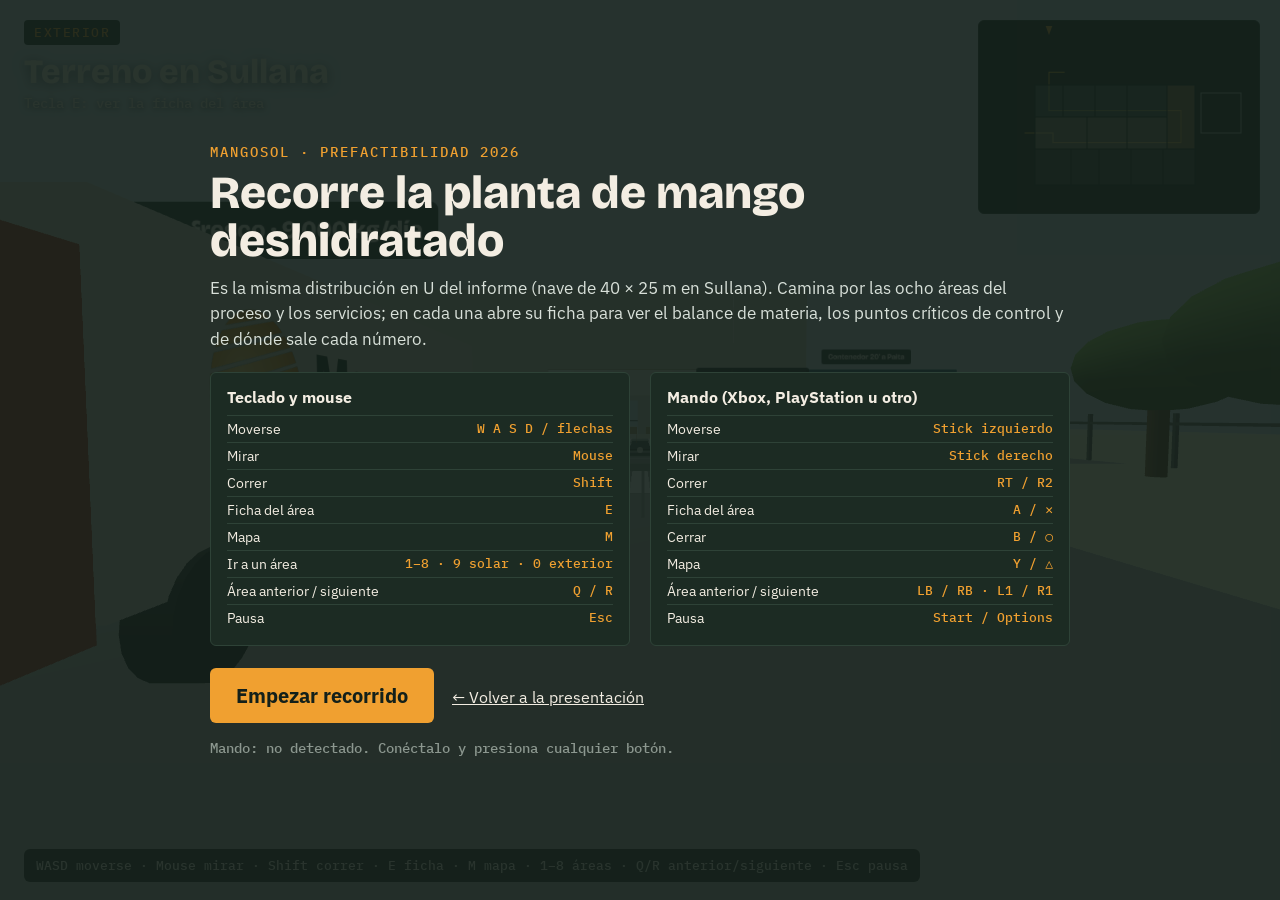
==== commit b8dc1da5: "Recorrido 3D: personal que trabaja, ingeniero de planta y logo - Un solo turno animado: cada operari" ====
--- a/recorrido.html
+++ b/recorrido.html
@@ -83,6 +83,9 @@
   f:[['Fruta','≈ 35 km (Tambogrande, valle de San Lorenzo)'],['Puerto de Paita','≈ 60 km'],['Puntaje','Sullana 4.20 · Tambogrande 3.85 · Piura-Castilla 3.75']],
   c:'Sullana = 0.30×4 + 0.20×5 + 0.20×4 + 0.15×4 + 0.15×4 = 4.20',
   p:'Sullana no es la mejor en ningún factor, pero es buena en todos: eso es lo que premia el método de factores ponderados.'},
+ ing:{t:'Ing. Jimmy Nicola',z:'Ingeniero de planta',d:'—',r:'¡Bienvenido a Sol de Tambogrande S.A.C.! Soy el ingeniero de planta. El mango entra por esta puerta y recorre la U sobre las fajas hasta salir en contenedor hacia Paita.',
+  f:[['Ruta sugerida','Sigue la faja: 1 Recepción → 5 Túnel → 8 Despacho, y luego los servicios'],['Turno','10 operarios de campaña por turno, 2 turnos de 8 h'],['Mi tarea','Que salgan 998 kg de producto al día sin pasar los límites de los dos PCC']],
+  c:'9,000 kg de fruta → 998 kg de producto = 9.0 : 1',p:'En cada área abre su ficha para ver de dónde sale cada número.'},
  r1:{t:'Recepción y pesado',z:'Zona sucia · área 1',d:'Operación combinada: operación + inspección',r:'Llega el mango Kent en jabas; se pesa y se registra el lote y el proveedor para la trazabilidad.',
   f:[['Entra','9,000 kg/día de mango fresco'],['Equipo','Balanza de plataforma de 1,000 kg'],['Campaña','156 días: noviembre a abril'],['Año 1','≈ 1,051 t de fruta = 0.2 % de lo que produce Piura']],
   c:'116.6 t × 9.0 = 1,051 t · 1,051 ÷ 535,407 = 0.2 %',
@@ -201,12 +204,30 @@
  COL.push([x0,x0+nx*cw,z0,z0+nz*cd])}
 function table(cx,cz,w,d,h=.9,top=INOX){B(cx,cz,w,d,.05,top,h-.05,false);
  for(const sx of[-1,1])for(const sz of[-1,1])B(cx+sx*(w/2-.06),cz+sz*(d/2-.06),.05,.05,h-.05,INOX,0,false);COL.push([cx-w/2,cx+w/2,cz-d/2,cz+d/2])}
-function worker(x,z,ry=0){const g=new THREE.Group();
- const add=(geo,c,y)=>{const me=new THREE.Mesh(geo,mat(c));me.position.y=y;g.add(me)};
- add(bgeo(.34,.8,.22),0x34495E,.4);add(new THREE.CylinderGeometry(.2,.22,.7,12),0xF4F4F0,1.15);
- add(new THREE.SphereGeometry(.13,14,10),0xB98058,1.63);add(new THREE.CylinderGeometry(.14,.14,.09,14),0xFFFFFF,1.74);
- add(bgeo(.3,.18,.04),0x8FB7C9,1.58);g.children[4].position.z=-.12;
- g.position.set(x,0,z);g.rotation.y=ry;S.add(g);COL.push([x-.25,x+.25,z-.25,z+.25])}
+// personas con brazos y piernas articulados (pivote en hombro y cadera) para animarlas
+const NPC=[];
+function persona(x,z,ry,tipo,o={}){const g=new THREE.Group(),cu=new THREE.Group();g.add(cu);
+ const put=(p,geo,c,x0,y0,z0)=>{const me=new THREE.Mesh(geo,mat(c));me.position.set(x0,y0,z0);p.add(me);return me};
+ const ropa=o.ropa||0xF4F4F0,piel=0xB98058;
+ const piernas=[-1,1].map(sd=>{const pv=new THREE.Group();pv.position.set(sd*.1,.8,0);put(pv,bgeo(.14,.8,.18),o.pant||0x34495E,0,-.4,0);g.add(pv);return pv});
+ put(cu,new THREE.CylinderGeometry(.2,.22,.7,12),ropa,0,1.15,0);
+ if(o.chaleco)put(cu,new THREE.CylinderGeometry(.212,.232,.46,12),o.chaleco,0,1.2,0);
+ put(cu,new THREE.SphereGeometry(.13,14,10),piel,0,1.63,0);
+ if(o.casco)put(cu,new THREE.SphereGeometry(.16,16,8,0,Math.PI*2,0,Math.PI/2),o.casco,0,1.66,0);
+ else{put(cu,new THREE.CylinderGeometry(.14,.14,.09,14),0xFFFFFF,0,1.74,0);put(cu,bgeo(.26,.12,.04),0x8FB7C9,0,1.57,-.12)}
+ const brazos=[-1,1].map(sd=>{const pv=new THREE.Group();pv.position.set(sd*.27,1.42,0);put(pv,bgeo(.1,.58,.1),ropa,0,-.29,0);put(pv,new THREE.SphereGeometry(.06,8,6),piel,0,-.62,0);cu.add(pv);return pv});
+ if(o.tablero)put(brazos[0],bgeo(.24,.3,.02),0x8B6B43,0,-.55,-.1);
+ if(o.carga){g.add(o.carga);o.carga.position.copy(o.cargaPos)}
+ g.position.set(x,0,z);g.rotation.y=ry;S.add(g);
+ if(!o.ruta)COL.push([x-.25,x+.25,z-.25,z+.25]);
+ const n=Object.assign({g,cu,brazos,piernas,tipo,ph:Math.random()*10,x,z},o);NPC.push(n);return n}
+function jaba(){const g=new THREE.Group(),a=new THREE.Mesh(bgeo(.51,.28,.36),mat(VERDE)),b=new THREE.Mesh(bgeo(.45,.05,.3),mat(MANGO));b.position.y=.15;g.add(a,b);return g}
+function carro(){const g=new THREE.Group(),m=(geo,c,x,y,z)=>{const me=new THREE.Mesh(geo,mat(c));me.position.set(x,y,z);g.add(me)};
+ for(const sx of[-1,1])for(const sz of[-1,1])m(bgeo(.04,1.9,.04),INOX,sx*.42,.95,sz*.62);
+ for(let k=0;k<12;k++){m(bgeo(.84,.02,1.24),INOX,0,.21+k*.14,0);m(bgeo(.74,.015,1.1),0xF4A020,0,.233+k*.14,0)}return g}
+function transpaleta(){const g=new THREE.Group(),m=(geo,c,x,y,z)=>{const me=new THREE.Mesh(geo,mat(c));me.position.set(x,y,z);g.add(me)};
+ m(bgeo(.6,.1,1.3),0xD9A21E,0,.06,0);m(bgeo(.06,1.0,.06),0xD9A21E,0,.6,.62);m(bgeo(1.1,.12,1.0),0x8B6B43,0,.17,0);
+ for(let k=0;k<3;k++)m(bgeo(1.05,.28,.95),k%2?0xC09460:CARTON,0,.38+k*.29,0);return g}
 function cart(cx,cz){for(const sx of[-1,1])for(const sz of[-1,1])B(cx+sx*.42,cz+sz*.62,.04,.04,1.9,INOX,0,false);
  for(let k=0;k<12;k++){B(cx,cz,.84,1.24,.02,INOX,.2+k*.14,false);B(cx,cz,.74,1.1,.015,0xD9822B,.225+k*.14,false)}
  COL.push([cx-.45,cx+.45,cz-.65,cz+.65])}
@@ -238,24 +259,23 @@
 B(11,.35,2.2,.5,.6,0xF7F7F7,3.1,false);
 const frio=new THREE.PointLight(0x9FD8FF,.7,10);frio.position.set(11,3.5,4);S.add(frio);
 // 3 selección y lavado
-table(16.6,2.2,1.0,2.4);worker(17.6,1.6,-Math.PI/2);worker(17.6,2.8,-Math.PI/2);
+table(16.6,2.2,1.0,2.4);
 B(20.4,1.7,3.8,1.6,1.0,INOX);B(20.4,1.7,3.6,1.4,.02,new THREE.MeshLambertMaterial({color:0x5DB4D8}),.97,false);
 for(const x of[19.2,20.4,21.6])box(x-.03,x+.03,.9,2.5,1.6,1.66,INOX,false);
 B(17.2,7.3,.6,.6,.7,0xC0392B);
 // 4 pelado, laminado y pretratamiento
 table(24.6,1.5,2.4,1.0);table(27.3,1.5,2.4,1.0);
-worker(24.1,2.4,Math.PI);worker(25.2,2.4,Math.PI);worker(26.8,2.4,Math.PI);worker(27.9,2.4,Math.PI);
+for(const [x,c] of[[23.8,MANGO],[24.4,0xF4A020],[25.0,0xF4A020],[25.6,MANGO],[26.6,0xF4A020],[27.4,MANGO],[28.0,0xF4A020]])B(x,1.35,.2,.12,.03,c,.9,false);
 for(const z of[1.2,3.0]){B(31.8,z,.8,.8,1.2,INOX);B(31.8,z,.5,.5,.12,0xF0A030,1.2,false)}
 for(const x of[25,27]){cyl(x,4.1,.55,.9,INOX);cyl(x,4.1,.5,.02,0xF2E2A0,.9,false)}
 B(30,4.3,.8,.8,.75,0x2F6B3A);B(30,4.3,.7,.7,.04,0x7A8F3A,.75,false);
 // 5 túnel de secado
 box(34.6,34.8,1,12.8,0,2.8,0x5D6A70,false);box(39.2,39.4,1,12.8,0,2.8,0x5D6A70,false);box(34.6,39.4,1,12.8,2.6,2.8,0x5D6A70,false);
 box(34.6,39.4,1,1.2,0,2.8,0x5D6A70,false);COL.push([34.6,39.4,1,12.8]);
-for(let z=11.8;z>2;z-=1.5)for(const x of[35.9,38.1])cart(x,z);
+for(let z=11.8;z>2;z-=1.5)for(const x of[35.9,38.1])if(!(x>38&&z>11))cart(x,z);
 const calor=new THREE.PointLight(0xFF9A40,1.1,9);calor.position.set(37,2.2,8);S.add(calor);
 B(37,2.2,4.0,1.8,.8,0x9A3B2A,2.8,false);cyl(37,7,.25,8,0x8E989D,-.65,false,false).rotation.x=Math.PI/2;
 B(34.4,10,.4,1,1.8,0x26332C);B(34.2,10,.02,.6,.4,new THREE.MeshBasicMaterial({color:0xF0A030}),1.2,false);
-cart(38.6,13.6);
 // secador solar (exterior)
 const PLAS=new THREE.MeshLambertMaterial({color:0xF4F8F8,transparent:true,opacity:.35,side:THREE.DoubleSide});
 box(41.5,51.5,1.9,2.1,0,2.4,PLAS);box(41.4,41.6,2,12,0,2.4,PLAS);box(51.4,51.6,2,12,0,2.4,PLAS);
@@ -264,23 +284,23 @@
 for(const z of[4.5,8.5]){table(46.5,z,7,1.2,.9,0x9AA4A9);B(46.5,z,6.8,1.1,.02,0xE58E2F,.9,false)}
 // 6 enfriado, acondicionado y selección final
 cart(24.5,9.2);cart(26.5,9.2);cart(28.5,9.2);
-table(26,11.3,2.4,1.0);worker(25.4,12.2,Math.PI);worker(26.6,12.2,Math.PI);
+table(26,11.3,2.4,1.0);
 B(30.7,13.98,.6,.12,1.5,0xC9CFD3);B(30.7,14.82,.6,.12,1.5,0xC9CFD3);B(30.7,14.4,.6,.96,.4,0xC9CFD3,1.1,false);B(30.7,14.4,.62,.98,.12,0xC0392B,1.38,false);
 // 7 envasado
 table(16,9.6,2.4,1.0);B(16.3,9.6,.5,.5,.12,0x26332C,.9,false);
 B(20.1,13.98,1.0,.12,1.5,INOX);B(20.1,14.82,1.0,.12,1.5,INOX);B(20.1,14.4,1.0,.96,.45,INOX,1.1,false);B(20.1,14.4,1.02,.98,.06,0x2B5F8A,1.3,false);
-worker(16,10.6,Math.PI);worker(20.1,13.2,0);
+
 pallet(14,9.2,3);B(19.5,15.6,1.8,.7,.01,new THREE.MeshLambertMaterial({color:0x5DB4D8}),.01,false);
 // 8 almacén de producto terminado
 for(const x of[1.2,2.7,4.2,5.7,7.2,8.7,10.2,11.7])pallet(x,8.8,4);
 for(const x of[5.5,7,8.5,10])pallet(x,10.6,3);
-B(9.5,12.6,.6,1.4,.12,0xD9A21E,.05,false);B(9.5,13.4,.6,.15,1.0,0xD9A21E,0,false);
+
 // oficinas
 for(const z of[18.2,20.8,23.4]){table(1,z,.8,1.4,.75,0xA88B64);B(1.1,z,.08,.5,.32,0x1B1B1B,.75,false);B(1.95,z,.45,.45,.45,0x2B3A33,0,false)}
 table(6.8,22.8,1.8,1.0,.75,0xA88B64);
 // laboratorio
 B(12.5,24.25,6,.8,.9,0xF4F4F0);for(const [x,c] of[[10.2,0x2B3A33],[11.4,0xDADADA],[12.8,0x2B5F8A],[14.3,0x2B3A33]])B(x,24.2,.5,.4,.3,c,.9,false);
-B(9.95,16.7,.7,.7,1.8,0xF7F7F7);worker(12,23.2,0);
+B(9.95,16.7,.7,.7,1.8,0xF7F7F7);
 // vestuarios
 B(20,24.65,7,.45,1.9,0x6C8AA0);for(let x=16.75;x<23.5;x+=.5)box(x-.005,x+.005,24.42,24.43,.1,1.8,0x4A6578,false);
 B(23.6,17.7,.6,1.8,.9,0xF7F7F7);B(20,21.5,3,.4,.45,0xA88B64);
@@ -290,6 +310,34 @@
 // residuos
 for(const x of[34,36.5,39]){B(x,17.1,2,1.4,1.2,0x2F6B3A);B(x,17.1,1.9,1.3,.04,0x9A7A2E,1.2,false)}
 const pila=new THREE.Mesh(new THREE.ConeGeometry(1.3,1,18),mat(0x8A6A2E));pila.position.set(34.5,.5,22.5);S.add(pila);COL.push([33.4,35.6,21.4,23.6]);
+
+// ---------- Personal de un turno: cada uno trabaja en su estación ----------
+const V3=(x,y,z)=>new THREE.Vector3(x,y,z),PI=Math.PI;
+persona(5.3,1.9,0,'ruta',{ruta:[[5.3,1.9],[4.25,5.4]],vel:.9,pausa:1.6,carga:jaba(),cargaPos:V3(0,1.0,-.4),ida:true}); // recepción: lleva jabas a la faja
+persona(16.4,7.35,0,'faja');                                  // selección: retira la fruta dañada al descarte
+persona(24.0,2.35,0,'cortar');persona(25.2,2.35,0,'cortar');persona(27.3,2.35,0,'cortar'); // pelado manual
+persona(38.6,15.3,0,'ruta',{ruta:[[38.6,15.3],[38.6,14.0]],vel:.45,pausa:3,empuja:true,carga:carro(),cargaPos:V3(0,0,-1.15)}); // túnel: mete y saca carros
+persona(29.6,13.6,PI,'faja');                                 // selección final junto al detector de metales
+persona(19.0,13.6,PI,'faja');                                 // envasado a la salida de la selladora
+persona(11.2,12.95,0,'ruta',{ruta:[[11.2,12.95],[6.9,12.95]],vel:.8,pausa:2,carga:transpaleta(),cargaPos:V3(0,0,-1.0)}); // almacenero
+persona(12,23.2,PI,'lab');                                    // analista de laboratorio
+const ING={x:1.3,z:-1.4};
+persona(ING.x,ING.z,0,'saludo',{ropa:0x2B5F8A,pant:0x2B2F33,casco:0xFFFFFF,chaleco:0xF0A030,tablero:true});
+function animar(t,dt){for(const n of NPC){const [bi,bd]=n.brazos,[pi,pd]=n.piernas,w=t+n.ph;
+ pi.rotation.x=pd.rotation.x=0;n.cu.rotation.set(0,0,0);bi.rotation.set(0,0,0);bd.rotation.set(0,0,0);
+ if(n.tipo==='cortar'){n.cu.rotation.x=.12;bd.rotation.x=.95+Math.sin(w*7)*.35;bi.rotation.x=.8+Math.sin(w*3.5)*.08}
+ else if(n.tipo==='faja'){const s=(w*.6)%1,r=s<.4?Math.sin(s/.4*PI):0;n.cu.rotation.y=Math.sin(w*.5)*.3;n.cu.rotation.x=r*.15;bd.rotation.x=.35+r*1.0;bi.rotation.x=.45}
+ else if(n.tipo==='lab'){n.cu.rotation.x=.1;bd.rotation.x=.85+Math.sin(w*2.2)*.25;bi.rotation.x=.7}
+ else if(n.tipo==='ruta'){const [[ax,az],[bx,bz]]=n.ruta,tm=Math.hypot(bx-ax,bz-az)/n.vel,pa=n.pausa,u=w%(2*(tm+pa));
+  let f=0,mov=0,dir=1;if(u<tm){f=u/tm;mov=1}else if(u<tm+pa)f=1;else if(u<2*tm+pa){f=1-(u-tm-pa)/tm;mov=1;dir=-1}
+  n.g.position.set(ax+(bx-ax)*f,0,az+(bz-az)*f);
+  if(mov&&!n.empuja)n.g.rotation.y=Math.atan2(-(bx-ax)*dir,-(bz-az)*dir);
+  if(n.ida)n.carga.visible=u<tm+pa*.5||u>2*tm+pa*1.5;
+  const sw=mov?Math.sin(w*8)*.5:0;pi.rotation.x=sw;pd.rotation.x=-sw;
+  if(n.empuja||n.carga.visible){bi.rotation.x=bd.rotation.x=n.empuja?1.25:.95}else{bi.rotation.x=-sw*.6;bd.rotation.x=sw*.6}
+  if(!mov){n.cu.rotation.x=.2;bi.rotation.x+=.2;bd.rotation.x+=.2}}
+ else if(n.tipo==='saludo'){bi.rotation.x=.9;const dx=P.x-n.x,dz=P.z-n.z;
+  if(Math.hypot(dx,dz)<8){const a=Math.atan2(-dx,-dz),d=((a-n.g.rotation.y+PI*3)%(PI*2))-PI;n.g.rotation.y+=d*Math.min(1,dt*4);bd.rotation.z=2.5+Math.sin(w*9)*.35}}}}
 
 // ---------- Letreros ----------
 function label(txt,sub,x,y,z,w,fg,bg){const c=document.createElement('canvas');c.width=1024;c.height=sub?260:170;const g=c.getContext('2d');
@@ -368,17 +416,20 @@
 const $=id=>document.getElementById(id);
 let cur='',cardOn=false,mapOn=false,playing=false,padOn=false;
 function toast(t){const e=$('toast');e.textContent=t;e.classList.add('on');clearTimeout(toast.h);toast.h=setTimeout(()=>e.classList.remove('on'),1600)}
-function renderCard(){const d=INFO[cur];$('card').innerHTML=`<span class="chip mono" style="color:#F0A030;font-size:12px;letter-spacing:1.5px;text-transform:uppercase">${d.z}</span>
+let cerca=false;
+function renderCard(){const d=INFO[cerca?'ing':cur];$('card').innerHTML=`<span class="chip mono" style="color:#F0A030;font-size:12px;letter-spacing:1.5px;text-transform:uppercase">${d.z}</span>
  <h2>${d.t}</h2><div class="dop">DOP: ${d.d}</div><p>${d.r}</p><table>${d.f.map(([a,b])=>`<tr><td>${a}</td><td>${b}</td></tr>`).join('')}</table>
  ${d.c?`<div class="calc">${d.c}</div>`:''}<div class="tip"><b>Para la exposición:</b> ${d.p}</div><div class="cerrar">${padOn?'A / ✕ o B / ○':'E'} para cerrar</div>`}
 function setCard(v){cardOn=v;$('card').classList.toggle('on',v);if(v)renderCard()}
 function setMap(v){mapOn=v;$('mapa').classList.toggle('on',v)}
-function hud(){const id=roomAt(P.x,P.z);if(id===cur)return;cur=id;const d=INFO[id];
+function hud(){const c=Math.hypot(P.x-ING.x,P.z-ING.z)<3;if(c!==cerca){cerca=c;hint();if(cardOn)renderCard()}
+ const id=roomAt(P.x,P.z);if(id===cur)return;cur=id;const d=INFO[id];
  $('aZona').textContent=d.z;$('aNom').textContent=d.t;if(cardOn)renderCard();
  if(id==='r5'||id==='r6')rumble()}
 function helpText(){$('help').textContent=padOn?'Stick izq. moverse · Stick der. mirar · RT correr · A ficha · Y mapa · LB/RB otra área · Start pausa'
  :'WASD moverse · Mouse mirar · Shift correr · E ficha · M mapa · 1–8 áreas · Q/R anterior/siguiente · Esc pausa';
- $('aHint').textContent=padOn?'Botón A / ✕: ver la ficha del área':'Tecla E: ver la ficha del área'}
+ hint()}
+function hint(){$('aHint').textContent=(padOn?'Botón A / ✕':'Tecla E')+(cerca?': hablar con el Ing. Jimmy Nicola':': ver la ficha del área')}
 
 // mapa: mismo dibujo para el mini y el grande
 const WB={x0:-14,x1:56,z0:-16,z1:32};
@@ -445,10 +496,19 @@
   let f=k('KeyW')+k('ArrowUp')-k('KeyS')-k('ArrowDown')+gp.f,s=k('KeyD')+k('ArrowRight')-k('KeyA')-k('ArrowLeft')+gp.s;
   const l=Math.hypot(f,s);if(l>1){f/=l;s/=l}
   mv=move(f,s,keys.has('ShiftLeft')||keys.has('ShiftRight')||gp.run,dt)}
- flow(dt);hud();
+ flow(dt);animar(performance.now()/1000,dt);hud();
  cam.position.set(P.x,1.65+Math.sin(P.bob)*.035*mv,P.z);cam.rotation.set(P.pitch,P.yaw,0);
  rnd.render(S,cam);drawMap($('mini'),false);if(mapOn)drawMap($('big'),true)}
 
+// logo: el mango en láminas de la portada + nombre de la empresa
+function logo(fg){const c=document.createElement('canvas');c.width=1400;c.height=400;const g=c.getContext('2d');
+ g.save();g.translate(200,200);g.rotate(-14*PI/180);g.beginPath();g.ellipse(0,0,125,148,0,0,PI*2);g.clip();
+ const gr=g.createRadialGradient(-45,-55,10,0,0,190);gr.addColorStop(0,'#FFC768');gr.addColorStop(.45,'#F0A030');gr.addColorStop(.85,'#C9650C');gr.addColorStop(1,'#9A4508');g.fillStyle=gr;
+ [0,6,-4,8,-3,5,-7,3,-5,7,0].forEach((d,i)=>g.fillRect(-170+d,-152+i*28,340,21));g.restore();
+ g.fillStyle=fg;g.font="800 168px 'Bricolage Grotesque','IBM Plex Sans',Arial";g.fillText('MangoSol',370,215);
+ g.font="600 60px 'IBM Plex Sans',Arial";g.fillText('Sol de Tambogrande S.A.C.',378,310);
+ const tx=new THREE.CanvasTexture(c);tx.anisotropy=8;return tx}
+function calco(tx,x,y,z,ry,w){const p=new THREE.Mesh(new THREE.PlaneGeometry(w,w*400/1400),new THREE.MeshBasicMaterial({map:tx,transparent:true}));p.position.set(x,y,z);p.rotation.y=ry;S.add(p)}
 // letreros después de cargar las fuentes (si no hay internet, usan Arial)
 Promise.race([document.fonts.ready,new Promise(r=>setTimeout(r,1500))]).then(()=>{
  for(const r of ROOMS)label(SHORT[r.id],(r.num?r.num+' · ':'')+ZTXT[r.zona],(r.x0+r.x1)/2,3.5,r.id==='r5'?14.4:(r.z0+r.z1)/2,r.x1-r.x0<8?3.6:4.4);
@@ -459,7 +519,11 @@
  label('Sol de Tambogrande S.A.C.','MANGOSOL',5,3.2,-16.6,5);
  label('Descarte 7 %',null,17.2,1.2,7.3,1.4,'#F3EDE2','rgba(192,57,43,.95)');
  label('Contenedor 20\' a Paita',null,-5.6,4.1,12,3.6);
- label('Mango fresco · 9,000 kg/día',null,7.4,3.3,-7.2,3.6);
+ label('Mango fresco · 9,000 kg/día',null,7.4,3.6,-7.2,3.6);
+ label('ING. JIMMY NICOLA','INGENIERO DE PLANTA',ING.x,2.35,ING.z,2.2);
+ const oscuro=logo('#13201A'),claro=logo('#F3EDE2');
+ calco(oscuro,6.185,1.75,-7.2,-PI/2,6.2);calco(oscuro,8.615,1.75,-7.2,PI/2,6.2);calco(oscuro,7.4,2.0,-3.585,0,2.2);
+ calco(claro,-5.6,2.25,10.765,PI,5.4);calco(claro,-5.6,2.25,13.235,0,5.4);calco(claro,-2.535,2.4,12,PI/2,2.3);
 });
 helpText();loop();
 </script>
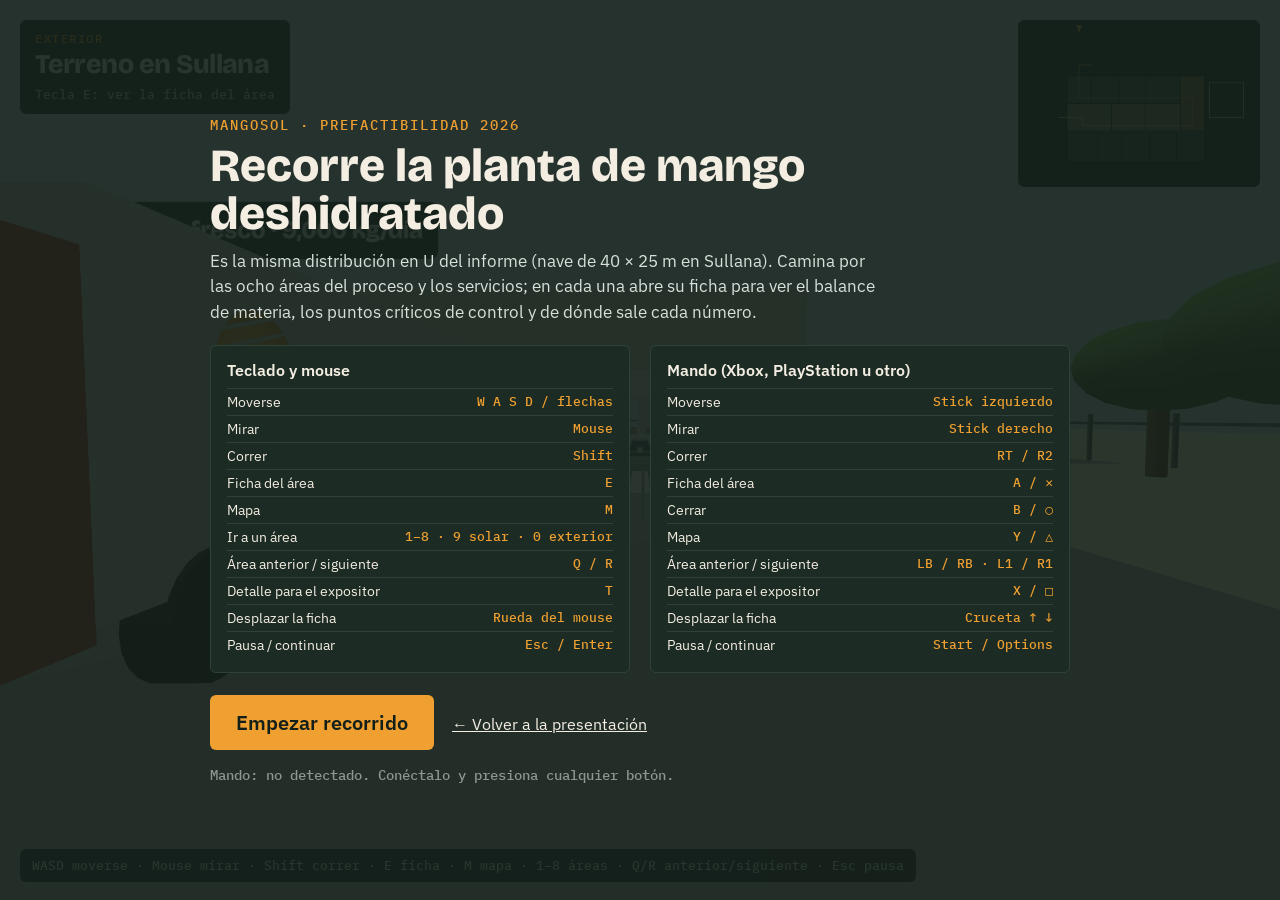
==== commit d1e643eb: "Arreglos de la crítica de diseño: teclas, legibilidad, contraste, fuentes y movimiento - Recorrido: " ====
--- a/recorrido.html
+++ b/recorrido.html
@@ -1,32 +1,37 @@
 <!doctype html><html lang="es"><head><meta charset="utf-8">
 <meta name="viewport" content="width=device-width,initial-scale=1">
 <title>Planta MangoSol 3D</title>
-<link rel="stylesheet" href="https://fonts.googleapis.com/css2?family=IBM+Plex+Sans:wght@400;600&family=IBM+Plex+Mono:wght@500&family=Bricolage+Grotesque:opsz,wght@12..96,700;12..96,800&display=swap">
+<link rel="stylesheet" href="lib/fonts.css">
 <style>
 /* Recorrido 3D de la planta: misma distribución en U del informe (1 unidad = 1 m) */
 :root{--osc:#13201A;--pan:rgba(19,32,26,.9);--nar:#F0A030;--cre:#F3EDE2;--gri:#8C978F;--lin:#2E4237}
 html,body{margin:0;height:100%;overflow:hidden;background:var(--osc);font-family:'IBM Plex Sans',Arial,sans-serif;color:var(--cre)}
 canvas#c{display:block;width:100%;height:100%}
 .mono{font-family:'IBM Plex Mono',Consolas,monospace}
-#area{position:fixed;left:24px;top:20px;max-width:46vw;pointer-events:none}
-#area .chip{display:inline-block;font:500 13px 'IBM Plex Mono',monospace;letter-spacing:1.5px;text-transform:uppercase;padding:4px 10px;border-radius:4px;background:var(--pan);color:var(--nar)}
-#area h1{margin:8px 0 4px;font:800 34px/1.1 'Bricolage Grotesque',Georgia,sans-serif;text-shadow:0 2px 12px rgba(0,0,0,.55)}
-#area p{margin:0;font:500 14px 'IBM Plex Mono',monospace;color:var(--cre);text-shadow:0 1px 6px rgba(0,0,0,.8)}
-#mini{position:fixed;right:20px;top:20px;width:280px;height:192px;border-radius:6px;background:var(--pan);border:1px solid var(--lin)}
+#area{position:fixed;left:20px;top:20px;max-width:min(46vw,640px);pointer-events:none;background:var(--pan);border:1px solid var(--lin);border-radius:6px;padding:clamp(10px,.8vw,16px) clamp(14px,1.1vw,22px)}
+#area .chip{display:block;font:500 clamp(12px,.75vw,15px) 'IBM Plex Mono',monospace;letter-spacing:1.5px;text-transform:uppercase;color:var(--nar)}
+#area h1{margin:4px 0 6px;font:800 clamp(26px,2.1vw,44px)/1.1 'Bricolage Grotesque',Georgia,sans-serif;letter-spacing:-.02em}
+#area p{margin:0;font:500 clamp(13px,.85vw,17px) 'IBM Plex Mono',monospace;color:#C9D3CB}
+#mini{position:fixed;right:20px;top:20px;width:var(--mw);aspect-ratio:560/384;border-radius:6px;background:var(--pan);border:1px solid var(--lin)}
+:root{--mw:clamp(240px,15vw,320px)}
 #cross{position:fixed;left:50%;top:50%;width:6px;height:6px;margin:-3px 0 0 -3px;border-radius:50%;background:rgba(243,237,226,.75);pointer-events:none}
-#help{position:fixed;left:24px;bottom:18px;font:500 13px 'IBM Plex Mono',monospace;color:var(--cre);background:var(--pan);padding:8px 12px;border-radius:6px;max-width:calc(100vw - 48px)}
-#card{position:fixed;right:20px;top:228px;bottom:20px;width:400px;overflow:auto;background:var(--pan);border:1px solid var(--lin);border-left:4px solid var(--nar);border-radius:6px;padding:20px 22px;display:none}
+#help{position:fixed;left:20px;bottom:18px;font:500 clamp(13px,.8vw,17px) 'IBM Plex Mono',monospace;color:var(--cre);background:var(--pan);padding:8px 12px;border-radius:6px;max-width:calc(100vw - 40px)}
+/* ficha: pensada para leerse proyectada (≥ 20 px a 1080p); el detalle del expositor va oculto */
+#card{position:fixed;right:20px;top:calc(36px + var(--mw) * 384 / 560);max-height:calc(100vh - 56px - var(--mw) * 384 / 560);box-sizing:border-box;width:clamp(380px,28vw,560px);overflow:auto;overscroll-behavior:contain;background:var(--pan);border:1px solid var(--lin);border-radius:6px;padding:clamp(18px,1.3vw,28px);display:none;scrollbar-color:var(--gri) transparent}
 #card.on{display:block}
-#card h2{margin:6px 0 6px;font:800 26px/1.15 'Bricolage Grotesque',Georgia,sans-serif}
-#card .dop{font:500 13px 'IBM Plex Mono',monospace;color:var(--gri);margin-bottom:10px}
-#card p{margin:0 0 12px;font-size:15px;line-height:1.45}
-#card table{width:100%;border-collapse:collapse;font-size:14px;margin-bottom:12px}
-#card td{padding:6px 4px;border-top:1px solid var(--lin);vertical-align:top}
-#card td:first-child{color:var(--gri);width:40%}
-#card .calc{font:500 13px/1.5 'IBM Plex Mono',monospace;color:var(--osc);background:var(--nar);padding:10px 12px;border-radius:4px;margin-bottom:12px}
-#card .tip{font-size:14px;line-height:1.45;color:#D8E0D9;border-left:2px solid var(--gri);padding-left:10px}
-#card .cerrar{font:500 12px 'IBM Plex Mono',monospace;color:var(--gri);margin-top:14px}
-#toast{position:fixed;left:50%;top:20px;transform:translateX(-50%);background:var(--nar);color:var(--osc);font-weight:600;padding:8px 16px;border-radius:6px;opacity:0;transition:opacity .25s;pointer-events:none}
+#card .tag{font:500 clamp(12px,.75vw,15px) 'IBM Plex Mono',monospace;letter-spacing:1.5px;text-transform:uppercase;color:var(--nar)}
+#card h2{margin:6px 0 10px;font:800 clamp(26px,2vw,40px)/1.12 'Bricolage Grotesque',Georgia,sans-serif;letter-spacing:-.02em}
+#card p{margin:0 0 14px;font-size:clamp(17px,1.15vw,23px);line-height:1.45}
+#card table{width:100%;border-collapse:collapse;font-size:clamp(16px,1.1vw,22px);margin-bottom:14px;font-variant-numeric:tabular-nums}
+#card td{padding:.4em .2em;border-top:1px solid var(--lin);vertical-align:top}
+#card td:first-child{color:#AEB9B0;width:38%}
+#card .calc{font:500 clamp(15px,1vw,20px)/1.5 'IBM Plex Mono',monospace;color:var(--osc);background:var(--nar);padding:.6em .8em;border-radius:4px;margin-bottom:14px}
+#card .exp{border-top:1px dashed var(--gri);padding-top:12px;margin-top:4px}
+#card .exp .k{font:500 clamp(12px,.75vw,15px) 'IBM Plex Mono',monospace;letter-spacing:1.5px;text-transform:uppercase;color:var(--gri);margin-bottom:6px}
+#card .dop{font:500 clamp(13px,.85vw,17px) 'IBM Plex Mono',monospace;color:#AEB9B0;margin-bottom:10px}
+#card .tip{font-size:clamp(15px,1vw,20px);line-height:1.45;color:#D8E0D9}
+#card .cerrar{font:500 clamp(12px,.8vw,16px) 'IBM Plex Mono',monospace;color:#AEB9B0;margin-top:14px}
+#toast{position:fixed;left:50%;top:20px;transform:translateX(-50%);background:var(--nar);color:var(--osc);font-weight:600;font-size:clamp(15px,1vw,20px);padding:8px 16px;border-radius:6px;opacity:0;transition:opacity .25s;pointer-events:none}
 #toast.on{opacity:1}
 #mapa{position:fixed;inset:0;display:none;align-items:center;justify-content:center;background:rgba(19,32,26,.82)}
 #mapa.on{display:flex}
@@ -36,17 +41,17 @@
 #menu .box{width:min(860px,calc(100vw - 32px));max-height:calc(100vh - 32px);overflow:auto;padding:32px}
 #menu .k{font:500 14px 'IBM Plex Mono',monospace;letter-spacing:2px;text-transform:uppercase;color:var(--nar)}
 #menu h1{margin:8px 0 10px;font:800 46px/1.05 'Bricolage Grotesque',Georgia,sans-serif}
-#menu p{font-size:17px;line-height:1.5;color:#D8E0D9;margin:0 0 20px}
+#menu p{font-size:17px;line-height:1.5;color:#D8E0D9;margin:0 0 20px;max-width:68ch}
 #menu .cols{display:grid;grid-template-columns:1fr 1fr;gap:20px;margin-bottom:22px}
 #menu .col{background:#1C2B23;border:1px solid var(--lin);border-radius:6px;padding:14px 16px}
-#menu .col h3{margin:0 0 8px;font-size:16px}
+#menu .col h2{margin:0 0 8px;font-size:16px}
 #menu .col div{display:flex;justify-content:space-between;gap:12px;font-size:14px;padding:4px 0;border-top:1px solid var(--lin)}
 #menu .col b{font:500 13px 'IBM Plex Mono',monospace;color:var(--nar);white-space:nowrap}
 #menu button{font:700 20px 'IBM Plex Sans',Arial,sans-serif;background:var(--nar);color:var(--osc);border:0;border-radius:6px;padding:14px 26px;cursor:pointer}
 #menu a{color:var(--cre);margin-left:18px;font-size:16px}
 #pad{font:500 14px 'IBM Plex Mono',monospace;color:var(--gri);margin-top:16px}
 #pad.ok{color:var(--nar)}
-@media (max-width:700px){#menu .cols{grid-template-columns:1fr}#mini{width:180px;height:124px}#card{width:auto;left:20px;top:auto;height:50vh}}
+@media (max-width:700px){:root{--mw:130px}#menu .cols{grid-template-columns:1fr}#area{max-width:calc(100vw - var(--mw) - 56px)}#area h1{font-size:22px}#card{width:auto;left:20px;top:auto;bottom:96px;max-height:55vh}}
 </style></head><body>
 <canvas id="c"></canvas>
 <div id="cross"></div>
@@ -61,16 +66,16 @@
  <h1>Recorre la planta de mango deshidratado</h1>
  <p>Es la misma distribución en U del informe (nave de 40 × 25 m en Sullana). Camina por las ocho áreas del proceso y los servicios; en cada una abre su ficha para ver el balance de materia, los puntos críticos de control y de dónde sale cada número.</p>
  <div class="cols">
-  <div class="col"><h3>Teclado y mouse</h3>
+  <div class="col"><h2>Teclado y mouse</h2>
    <div><span>Moverse</span><b>W A S D / flechas</b></div><div><span>Mirar</span><b>Mouse</b></div>
    <div><span>Correr</span><b>Shift</b></div><div><span>Ficha del área</span><b>E</b></div>
    <div><span>Mapa</span><b>M</b></div><div><span>Ir a un área</span><b>1–8 · 9 solar · 0 exterior</b></div>
-   <div><span>Área anterior / siguiente</span><b>Q / R</b></div><div><span>Pausa</span><b>Esc</b></div></div>
-  <div class="col"><h3>Mando (Xbox, PlayStation u otro)</h3>
+   <div><span>Área anterior / siguiente</span><b>Q / R</b></div><div><span>Detalle para el expositor</span><b>T</b></div><div><span>Desplazar la ficha</span><b>Rueda del mouse</b></div><div><span>Pausa / continuar</span><b>Esc / Enter</b></div></div>
+  <div class="col"><h2>Mando (Xbox, PlayStation u otro)</h2>
    <div><span>Moverse</span><b>Stick izquierdo</b></div><div><span>Mirar</span><b>Stick derecho</b></div>
    <div><span>Correr</span><b>RT / R2</b></div><div><span>Ficha del área</span><b>A / ✕</b></div>
    <div><span>Cerrar</span><b>B / ○</b></div><div><span>Mapa</span><b>Y / △</b></div>
-   <div><span>Área anterior / siguiente</span><b>LB / RB · L1 / R1</b></div><div><span>Pausa</span><b>Start / Options</b></div></div>
+   <div><span>Área anterior / siguiente</span><b>LB / RB · L1 / R1</b></div><div><span>Detalle para el expositor</span><b>X / □</b></div><div><span>Desplazar la ficha</span><b>Cruceta ↑ ↓</b></div><div><span>Pausa / continuar</span><b>Start / Options</b></div></div>
  </div>
  <button id="go">Empezar recorrido</button><a href="index.html#/planta">← Volver a la presentación</a>
  <div id="pad">Mando: no detectado. Conéctalo y presiona cualquier botón.</div>
@@ -417,9 +422,13 @@
 let cur='',cardOn=false,mapOn=false,playing=false,padOn=false;
 function toast(t){const e=$('toast');e.textContent=t;e.classList.add('on');clearTimeout(toast.h);toast.h=setTimeout(()=>e.classList.remove('on'),1600)}
 let cerca=false;
-function renderCard(){const d=INFO[cerca?'ing':cur];$('card').innerHTML=`<span class="chip mono" style="color:#F0A030;font-size:12px;letter-spacing:1.5px;text-transform:uppercase">${d.z}</span>
- <h2>${d.t}</h2><div class="dop">DOP: ${d.d}</div><p>${d.r}</p><table>${d.f.map(([a,b])=>`<tr><td>${a}</td><td>${b}</td></tr>`).join('')}</table>
- ${d.c?`<div class="calc">${d.c}</div>`:''}<div class="tip"><b>Para la exposición:</b> ${d.p}</div><div class="cerrar">${padOn?'A / ✕ o B / ○':'E'} para cerrar</div>`}
+let expOn=false;
+const filas=f=>f.map(([a,b])=>`<tr><td>${a}</td><td>${b}</td></tr>`).join('');
+function renderCard(){const d=INFO[cerca?'ing':cur],extra=d.f.slice(3);
+ $('card').innerHTML=`<span class="tag">${d.z}</span><h2>${d.t}</h2><p>${d.r}</p><table>${filas(d.f.slice(0,3))}</table>
+ ${d.c?`<div class="calc">${d.c}</div>`:''}
+ <div class="exp"${expOn?'':' hidden'}><div class="k">Para el expositor</div><div class="dop">DOP: ${d.d}</div>${extra.length?`<table>${filas(extra)}</table>`:''}<div class="tip">${d.p}</div></div>
+ <div class="cerrar">${padOn?'A cerrar · X detalle · cruceta ↑ ↓ desplazar':'E cerrar · T detalle · rueda desplazar'}</div>`}
 function setCard(v){cardOn=v;$('card').classList.toggle('on',v);if(v)renderCard()}
 function setMap(v){mapOn=v;$('mapa').classList.toggle('on',v)}
 function hud(){const c=Math.hypot(P.x-ING.x,P.z-ING.z)<3;if(c!==cerca){cerca=c;hint();if(cardOn)renderCard()}
@@ -449,12 +458,15 @@
  g.fillStyle='#F0A030';g.beginPath();g.moveTo(px+fx*k,pz+fz*k);g.lineTo(px-fz*k*.55-fx*k*.5,pz+fx*k*.55-fz*k*.5);g.lineTo(px+fz*k*.55-fx*k*.5,pz-fx*k*.55-fz*k*.5);g.closePath();g.fill()}
 
 // ---------- Entrada: teclado, mouse y mando ----------
-const keys=new Set();
-addEventListener('keydown',e=>{keys.add(e.code);if(!playing)return;
+const keys=new Set(),RM=matchMedia('(prefers-reduced-motion: reduce)').matches;
+addEventListener('keydown',e=>{keys.add(e.code);
+ if(!playing){if((e.code==='Enter'||e.code==='Space')&&!$('menu').classList.contains('off')){e.preventDefault();$('go').click()}return}
+ if(e.code==='Escape'){pause();return}
+ if(e.code==='KeyT'){expOn=!expOn;if(cardOn)renderCard()}
  if(e.code==='KeyE')setCard(!cardOn);
  if(e.code==='KeyM')setMap(!mapOn);
  if(e.code==='KeyQ')go(st-1);if(e.code==='KeyR')go(st+1);
- const n='12345678'.indexOf(e.key);if(n>=0)go(n);if(e.key==='9')go(5);if(e.key==='0')go(9);
+ const dest={1:'r1',2:'r2',3:'r3',4:'r4',5:'r5',6:'r6',7:'r7',8:'r8',9:'solar',0:'ext'}[e.key];if(dest)go(STATIONS.findIndex(s=>s[0]===dest));
  if(e.code.startsWith('Arrow')||e.code==='Space'||e.code==='Tab')e.preventDefault()});
 addEventListener('keyup',e=>keys.delete(e.code));
 addEventListener('blur',()=>keys.clear());
@@ -463,7 +475,8 @@
 function pause(){playing=false;setMap(false);$('menu').classList.remove('off');$('go').textContent='Continuar recorrido'}
 $('go').onclick=()=>{start();cv.requestPointerLock&&cv.requestPointerLock()};
 cv.addEventListener('click',()=>{if(playing&&document.pointerLockElement!==cv)cv.requestPointerLock()});
-document.addEventListener('pointerlockchange',()=>{if(document.pointerLockElement!==cv&&playing&&!padOn)pause()});
+document.addEventListener('pointerlockchange',()=>{if(document.pointerLockElement!==cv&&playing)pause()});
+addEventListener('wheel',e=>{if(cardOn)$('card').scrollTop+=e.deltaY},{passive:true});
 
 let prev=[];
 const dz=v=>Math.abs(v)<.15?0:(v-Math.sign(v)*.15)/.85;
@@ -483,6 +496,8 @@
   out.run=(p.buttons[7]&&p.buttons[7].value>.4)||b(10);
   if(edge(0))setCard(!cardOn);if(edge(1)){setCard(false);setMap(false)}
   if(edge(3))setMap(!mapOn);if(edge(4)||edge(14))go(st-1);if(edge(5)||edge(15))go(st+1);
+  if(edge(2)){expOn=!expOn;if(cardOn)renderCard()}
+  if(cardOn&&(b(12)||b(13)))$('card').scrollTop+=(b(13)?1:-1)*500*dt;
   if(edge(9)){document.exitPointerLock&&document.exitPointerLock();pause()}}
  prev=p.buttons.map(x=>x.pressed);return out}
 
@@ -497,7 +512,7 @@
   const l=Math.hypot(f,s);if(l>1){f/=l;s/=l}
   mv=move(f,s,keys.has('ShiftLeft')||keys.has('ShiftRight')||gp.run,dt)}
  flow(dt);animar(performance.now()/1000,dt);hud();
- cam.position.set(P.x,1.65+Math.sin(P.bob)*.035*mv,P.z);cam.rotation.set(P.pitch,P.yaw,0);
+ cam.position.set(P.x,1.65+(RM?0:Math.sin(P.bob)*.035*mv),P.z);cam.rotation.set(P.pitch,P.yaw,0);
  rnd.render(S,cam);drawMap($('mini'),false);if(mapOn)drawMap($('big'),true)}
 
 // logo: el mango en láminas de la portada + nombre de la empresa
--- a/lib/fonts.css
+++ b/lib/fonts.css
@@ -0,0 +1,121 @@
+/* Fuentes locales para usar la presentación sin internet (Google Fonts, licencia OFL) */
+@font-face {
+  font-family: 'Bricolage Grotesque';
+  font-style: normal;
+  font-weight: 400 800;
+  font-stretch: 100%;
+  font-display: swap;
+  src: url(fonts/BricolageGrotesque-400-800-latin-ext.woff2) format('woff2');
+  unicode-range: U+0100-02BA, U+02BD-02C5, U+02C7-02CC, U+02CE-02D7, U+02DD-02FF, U+0304, U+0308, U+0329, U+1D00-1DBF, U+1E00-1E9F, U+1EF2-1EFF, U+2020, U+20A0-20AB, U+20AD-20C4, U+2113, U+2C60-2C7F, U+A720-A7FF;
+}
+@font-face {
+  font-family: 'Bricolage Grotesque';
+  font-style: normal;
+  font-weight: 400 800;
+  font-stretch: 100%;
+  font-display: swap;
+  src: url(fonts/BricolageGrotesque-400-800-latin.woff2) format('woff2');
+  unicode-range: U+0000-00FF, U+0131, U+0152-0153, U+02BB-02BC, U+02C6, U+02DA, U+02DC, U+0304, U+0308, U+0329, U+2000-206F, U+20AC, U+2122, U+2191, U+2193, U+2212, U+2215, U+FEFF, U+FFFD;
+}
+@font-face {
+  font-family: 'IBM Plex Mono';
+  font-style: normal;
+  font-weight: 400;
+  font-display: swap;
+  src: url(fonts/IBMPlexMono-400-latin-ext.woff2) format('woff2');
+  unicode-range: U+0100-02BA, U+02BD-02C5, U+02C7-02CC, U+02CE-02D7, U+02DD-02FF, U+0304, U+0308, U+0329, U+1D00-1DBF, U+1E00-1E9F, U+1EF2-1EFF, U+2020, U+20A0-20AB, U+20AD-20C4, U+2113, U+2C60-2C7F, U+A720-A7FF;
+}
+@font-face {
+  font-family: 'IBM Plex Mono';
+  font-style: normal;
+  font-weight: 400;
+  font-display: swap;
+  src: url(fonts/IBMPlexMono-400-latin.woff2) format('woff2');
+  unicode-range: U+0000-00FF, U+0131, U+0152-0153, U+02BB-02BC, U+02C6, U+02DA, U+02DC, U+0304, U+0308, U+0329, U+2000-206F, U+20AC, U+2122, U+2191, U+2193, U+2212, U+2215, U+FEFF, U+FFFD;
+}
+@font-face {
+  font-family: 'IBM Plex Mono';
+  font-style: normal;
+  font-weight: 500;
+  font-display: swap;
+  src: url(fonts/IBMPlexMono-500-latin-ext.woff2) format('woff2');
+  unicode-range: U+0100-02BA, U+02BD-02C5, U+02C7-02CC, U+02CE-02D7, U+02DD-02FF, U+0304, U+0308, U+0329, U+1D00-1DBF, U+1E00-1E9F, U+1EF2-1EFF, U+2020, U+20A0-20AB, U+20AD-20C4, U+2113, U+2C60-2C7F, U+A720-A7FF;
+}
+@font-face {
+  font-family: 'IBM Plex Mono';
+  font-style: normal;
+  font-weight: 500;
+  font-display: swap;
+  src: url(fonts/IBMPlexMono-500-latin.woff2) format('woff2');
+  unicode-range: U+0000-00FF, U+0131, U+0152-0153, U+02BB-02BC, U+02C6, U+02DA, U+02DC, U+0304, U+0308, U+0329, U+2000-206F, U+20AC, U+2122, U+2191, U+2193, U+2212, U+2215, U+FEFF, U+FFFD;
+}
+@font-face {
+  font-family: 'IBM Plex Mono';
+  font-style: normal;
+  font-weight: 600;
+  font-display: swap;
+  src: url(fonts/IBMPlexMono-600-latin-ext.woff2) format('woff2');
+  unicode-range: U+0100-02BA, U+02BD-02C5, U+02C7-02CC, U+02CE-02D7, U+02DD-02FF, U+0304, U+0308, U+0329, U+1D00-1DBF, U+1E00-1E9F, U+1EF2-1EFF, U+2020, U+20A0-20AB, U+20AD-20C4, U+2113, U+2C60-2C7F, U+A720-A7FF;
+}
+@font-face {
+  font-family: 'IBM Plex Mono';
+  font-style: normal;
+  font-weight: 600;
+  font-display: swap;
+  src: url(fonts/IBMPlexMono-600-latin.woff2) format('woff2');
+  unicode-range: U+0000-00FF, U+0131, U+0152-0153, U+02BB-02BC, U+02C6, U+02DA, U+02DC, U+0304, U+0308, U+0329, U+2000-206F, U+20AC, U+2122, U+2191, U+2193, U+2212, U+2215, U+FEFF, U+FFFD;
+}
+@font-face {
+  font-family: 'IBM Plex Sans';
+  font-style: normal;
+  font-weight: 400;
+  font-stretch: 100%;
+  font-display: swap;
+  src: url(fonts/IBMPlexSans-400-latin-ext.woff2) format('woff2');
+  unicode-range: U+0100-02BA, U+02BD-02C5, U+02C7-02CC, U+02CE-02D7, U+02DD-02FF, U+0304, U+0308, U+0329, U+1D00-1DBF, U+1E00-1E9F, U+1EF2-1EFF, U+2020, U+20A0-20AB, U+20AD-20C4, U+2113, U+2C60-2C7F, U+A720-A7FF;
+}
+@font-face {
+  font-family: 'IBM Plex Sans';
+  font-style: normal;
+  font-weight: 400;
+  font-stretch: 100%;
+  font-display: swap;
+  src: url(fonts/IBMPlexSans-400-latin.woff2) format('woff2');
+  unicode-range: U+0000-00FF, U+0131, U+0152-0153, U+02BB-02BC, U+02C6, U+02DA, U+02DC, U+0304, U+0308, U+0329, U+2000-206F, U+20AC, U+2122, U+2191, U+2193, U+2212, U+2215, U+FEFF, U+FFFD;
+}
+@font-face {
+  font-family: 'IBM Plex Sans';
+  font-style: normal;
+  font-weight: 500;
+  font-stretch: 100%;
+  font-display: swap;
+  src: url(fonts/IBMPlexSans-500-latin-ext.woff2) format('woff2');
+  unicode-range: U+0100-02BA, U+02BD-02C5, U+02C7-02CC, U+02CE-02D7, U+02DD-02FF, U+0304, U+0308, U+0329, U+1D00-1DBF, U+1E00-1E9F, U+1EF2-1EFF, U+2020, U+20A0-20AB, U+20AD-20C4, U+2113, U+2C60-2C7F, U+A720-A7FF;
+}
+@font-face {
+  font-family: 'IBM Plex Sans';
+  font-style: normal;
+  font-weight: 500;
+  font-stretch: 100%;
+  font-display: swap;
+  src: url(fonts/IBMPlexSans-500-latin.woff2) format('woff2');
+  unicode-range: U+0000-00FF, U+0131, U+0152-0153, U+02BB-02BC, U+02C6, U+02DA, U+02DC, U+0304, U+0308, U+0329, U+2000-206F, U+20AC, U+2122, U+2191, U+2193, U+2212, U+2215, U+FEFF, U+FFFD;
+}
+@font-face {
+  font-family: 'IBM Plex Sans';
+  font-style: normal;
+  font-weight: 600;
+  font-stretch: 100%;
+  font-display: swap;
+  src: url(fonts/IBMPlexSans-600-latin-ext.woff2) format('woff2');
+  unicode-range: U+0100-02BA, U+02BD-02C5, U+02C7-02CC, U+02CE-02D7, U+02DD-02FF, U+0304, U+0308, U+0329, U+1D00-1DBF, U+1E00-1E9F, U+1EF2-1EFF, U+2020, U+20A0-20AB, U+20AD-20C4, U+2113, U+2C60-2C7F, U+A720-A7FF;
+}
+@font-face {
+  font-family: 'IBM Plex Sans';
+  font-style: normal;
+  font-weight: 600;
+  font-stretch: 100%;
+  font-display: swap;
+  src: url(fonts/IBMPlexSans-600-latin.woff2) format('woff2');
+  unicode-range: U+0000-00FF, U+0131, U+0152-0153, U+02BB-02BC, U+02C6, U+02DA, U+02DC, U+0304, U+0308, U+0329, U+2000-206F, U+20AC, U+2122, U+2191, U+2193, U+2212, U+2215, U+FEFF, U+FFFD;
+}
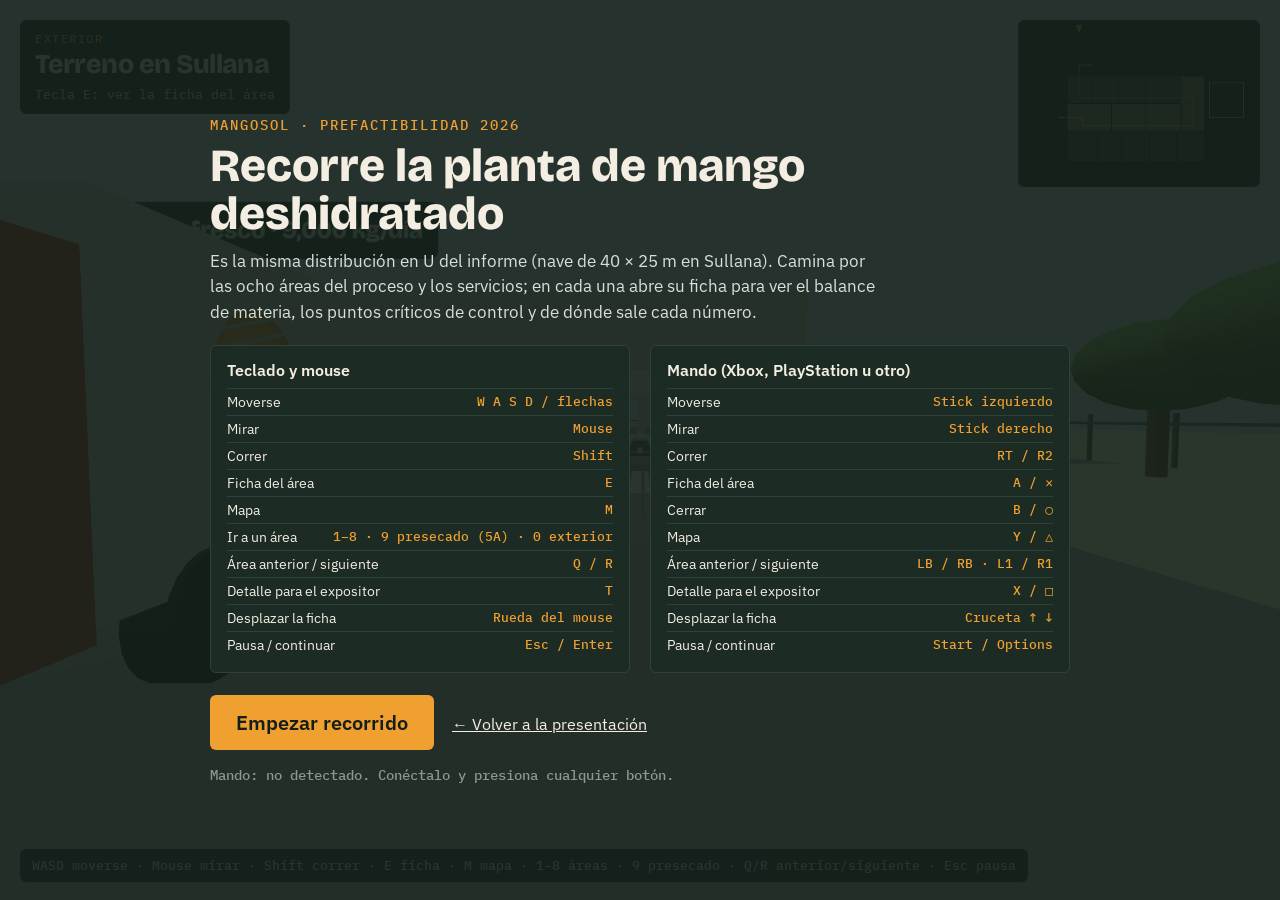
==== commit e0afa57e: "Recorrido: presecado solar como 5A y túnel como 5B El secador solar tenía el número 9, que sugería u" ====
--- a/recorrido.html
+++ b/recorrido.html
@@ -69,7 +69,7 @@
   <div class="col"><h2>Teclado y mouse</h2>
    <div><span>Moverse</span><b>W A S D / flechas</b></div><div><span>Mirar</span><b>Mouse</b></div>
    <div><span>Correr</span><b>Shift</b></div><div><span>Ficha del área</span><b>E</b></div>
-   <div><span>Mapa</span><b>M</b></div><div><span>Ir a un área</span><b>1–8 · 9 solar · 0 exterior</b></div>
+   <div><span>Mapa</span><b>M</b></div><div><span>Ir a un área</span><b>1–8 · 9 presecado (5A) · 0 exterior</b></div>
    <div><span>Área anterior / siguiente</span><b>Q / R</b></div><div><span>Detalle para el expositor</span><b>T</b></div><div><span>Desplazar la ficha</span><b>Rueda del mouse</b></div><div><span>Pausa / continuar</span><b>Esc / Enter</b></div></div>
   <div class="col"><h2>Mando (Xbox, PlayStation u otro)</h2>
    <div><span>Moverse</span><b>Stick izquierdo</b></div><div><span>Mirar</span><b>Stick derecho</b></div>
@@ -104,10 +104,10 @@
  r4:{t:'Pelado, laminado y pretratamiento',z:'Zona sucia · área 4',d:'Operaciones: pelado y despepado · recorte y pretratamiento',r:'Pelado manual con cuchillos de acero inoxidable, láminas de 6–8 mm y baño de ácido cítrico y ascórbico para que no se oscurezcan.',
   f:[['Entra','8,370 kg'],['Pulpa (62 %)','5,189 kg · merma 3,181 kg de cáscara y pepa'],['Recorte (−2 %)','5,086 kg · merma 104 kg'],['Equipos','6 mesas inox, 2 rebanadoras, 2 tinas de 500 L']],
   c:'8,370 × 0.62 = 5,189 kg · 5,189 × 0.98 = 5,086 kg',p:'Es el área con más operarios porque el pelado es manual. La cáscara sale por la puerta norte hacia residuos, sin cruzar la zona limpia.'},
- r5:{t:'Túnel de secado (GLP)',z:'Secado · área 5 · PCC 1',d:'Operación · punto crítico de control n.° 1',r:'Aire caliente a 60–65 °C durante 8 a 10 horas hasta 16 % de humedad. Separa la zona sucia de la limpia.',
+ r5:{t:'Túnel de secado final (GLP)',z:'Secado · área 5B · PCC 1',d:'Operación de secado, segunda parte (5A → 5B) · punto crítico de control n.° 1',r:'Aire caliente a 60–65 °C durante 8 a 10 horas hasta 16 % de humedad. Separa la zona sucia de la limpia.',
   f:[['Entra','5,086 kg de láminas (83 % de agua)'],['Sale','1,029 kg (16 % de humedad)'],['Agua evaporada','4,056 kg: 80 % de lo que entra'],['Capacidad','24 carros × 25 bandejas ≈ 2.7 t por carga'],['Ciclos','2 al día: 5,086 ÷ 2 = 2,543 kg → margen de 6 %'],['Límite crítico','Humedad ≤ 18 %; si no, crecen hongos']],
   c:'Sólidos = 5,086 × 0.17 = 864.6 kg · 864.6 ÷ 0.84 = 1,029 kg',p:'Los sólidos no se evaporan: solo se va el agua. Con esa regla sale todo el balance.'},
- solar:{t:'Secador solar de presecado',z:'Exterior · secado',d:'Parte de la operación de secado',r:'Invernadero de 100 m² que aprovecha el sol de Sullana para quitar parte del agua antes del túnel.',
+ solar:{t:'Presecado solar',z:'Secado · área 5A · exterior',d:'Operación de secado, primera parte (5A → 5B)',r:'Invernadero de 100 m² que aprovecha el sol de Sullana para quitar parte del agua antes del túnel.',
   f:[['Área','100 m²'],['Efecto','≈ 25 % menos GLP'],['GLP año 1','≈ 48 t, ya con el ahorro solar']],
   c:null,p:'Responde a los factores tecnológico y ecológico del PESTEL: menos combustible y menos huella de carbono.'},
  r6:{t:'Enfriado y selección final',z:'Zona limpia · área 6 · PCC 2',d:'Espera (24 h) + inspección · punto crítico de control n.° 2',r:'Las láminas reposan 24 h para igualar su humedad; luego se retiran las rotas u oscuras y todo pasa por el detector de metales.',
@@ -140,7 +140,7 @@
 const ROOMS=[];
 function R(id,x,y,w,h,zona,num){ROOMS.push({id,zona,num,x0:x,x1:x+w,z0:25-(y+h),z1:25-y})}
 R('r1',0,17,7,8,'sucia',1);R('r2',7,17,8,8,'sucia',2);R('r3',15,17,8,8,'sucia',3);R('r4',23,17,10,8,'sucia',4);
-R('r5',33,9,7,16,'secado',5);R('r6',23,9,10,8,'limpia',6);R('r7',13,9,10,8,'limpia',7);R('r8',0,9,13,8,'limpia',8);
+R('r5',33,9,7,16,'secado','5B');R('r6',23,9,10,8,'limpia',6);R('r7',13,9,10,8,'limpia',7);R('r8',0,9,13,8,'limpia',8);
 R('of',0,0,9,9,'serv');R('lab',9,0,7,9,'serv');R('ves',16,0,8,9,'serv');R('cal',24,0,8,9,'serv');R('res',32,0,8,9,'serv');
 const SOLAR={id:'solar',x0:41.5,x1:51.5,z0:2,z1:12};
 const ZCOL={sucia:0x9FB3A4,limpia:0xDCD3BE,secado:0xBFA27E,serv:0xB4B8B3};
@@ -149,7 +149,7 @@
 const DOORS={'r1|r2':[6.2,3],'r2|r3':[6.2,3],'r3|r4':[6.2,3],'r4|r5':[6.2,3],'r5|r6':[14.2,3],'r6|r7':[14.2,3],'r7|r8':[14.2,3],
  'of|r8':[4.5,1.8],'lab|of':[20.5,1.4],'lab|r7':[14.5,1.6],'lab|ves':[20.5,1.4],'r7|ves':[19.5,1.8],'cal|ves':[20.5,1.4]};
 const VENT=new Set(['r1|r8','r2|r8','r2|r7','r3|r7','r4|r6']);
-const STATIONS=[['r1',5.2,5.3,.6],['r2',11,5.3,0],['r3',19.5,5.3,0],['r4',29.5,5.3,.45],['r5',35.6,15.6,-.15],['solar',46.5,16,0],
+const STATIONS=[['r1',5.2,5.3,.6],['r2',11,5.3,0],['r3',19.5,5.3,0],['r4',29.5,5.3,.45],['solar',46.5,10.6,0],['r5',35.6,15.6,-.15],
  ['r6',28,13.3,0],['r7',18,13.3,0],['r8',7,13.3,.3],['ext',3.5,-14,Math.PI],['lab',12.5,18.2,Math.PI],['of',5,18,2.36],
  ['ves',20,18,Math.PI],['cal',26.5,21.8,-.85],['res',36,22.8,0]];
 
@@ -436,7 +436,7 @@
  $('aZona').textContent=d.z;$('aNom').textContent=d.t;if(cardOn)renderCard();
  if(id==='r5'||id==='r6')rumble()}
 function helpText(){$('help').textContent=padOn?'Stick izq. moverse · Stick der. mirar · RT correr · A ficha · Y mapa · LB/RB otra área · Start pausa'
- :'WASD moverse · Mouse mirar · Shift correr · E ficha · M mapa · 1–8 áreas · Q/R anterior/siguiente · Esc pausa';
+ :'WASD moverse · Mouse mirar · Shift correr · E ficha · M mapa · 1–8 áreas · 9 presecado · Q/R anterior/siguiente · Esc pausa';
  hint()}
 function hint(){$('aHint').textContent=(padOn?'Botón A / ✕':'Tecla E')+(cerca?': hablar con el Ing. Jimmy Nicola':': ver la ficha del área')}
 
@@ -452,7 +452,7 @@
    for(const w of((r.num?r.num+'. ':'')+SHORT[r.id]).split(' ')){const t=ln?ln+' '+w:w;if(ln&&g.measureText(t).width>maxW){ls.push(ln);ln=w}else ln=t}
    ls.push(ln);const cy=Z((r.z0+r.z1)/2)-(ls.length-1)*13+8;ls.forEach((t,i)=>g.fillText(t,X((r.x0+r.x1)/2),cy+i*26))}}
  g.strokeStyle=cur==='solar'?'#F0A030':'#AEB9B0';g.lineWidth=big?4:2;g.strokeRect(X(SOLAR.x0),Z(SOLAR.z0),10*sx,10*sz);
- if(big){g.fillStyle='#F3EDE2';g.fillText('9. Secador solar',X(46.5),Z(7)+8);g.fillText('0. Ingreso',X(3.5),Z(-12));
+ if(big){g.fillStyle='#F3EDE2';g.fillText('5A. Presecado',X(46.5),Z(7)-5);g.fillText('solar',X(46.5),Z(7)+21);g.fillText('0. Ingreso',X(3.5),Z(-12));
   g.fillStyle='#AEB9B0';g.font="500 20px 'IBM Plex Mono',monospace";g.fillText('N ↑',X(-11),Z(-13))}
  const px=X(P.x),pz=Z(P.z),fx=-Math.sin(P.yaw),fz=-Math.cos(P.yaw),k=big?22:12;
  g.fillStyle='#F0A030';g.beginPath();g.moveTo(px+fx*k,pz+fz*k);g.lineTo(px-fz*k*.55-fx*k*.5,pz+fx*k*.55-fz*k*.5);g.lineTo(px+fz*k*.55-fx*k*.5,pz-fx*k*.55-fz*k*.5);g.closePath();g.fill()}
@@ -530,7 +530,7 @@
  label('PCC 1 · humedad ≤ 18 %',null,37,3.3,12.9,3.4,'#13201A','rgba(240,160,48,.95)');
  label('PCC 2 · detector de metales',null,30.7,2.4,14.4,2.8,'#13201A','rgba(240,160,48,.95)');
  label('Acondicionado 24 h',null,26.5,2.35,9.2,2.6);
- label('Secador solar · 100 m²','9 · PRESECADO',46.5,4.6,12.2,4.4);
+ label('Presecado solar · 100 m²','5A · SECADO',46.5,4.6,12.2,4.4);
  label('Sol de Tambogrande S.A.C.','MANGOSOL',5,3.2,-16.6,5);
  label('Descarte 7 %',null,17.2,1.2,7.3,1.4,'#F3EDE2','rgba(192,57,43,.95)');
  label('Contenedor 20\' a Paita',null,-5.6,4.1,12,3.6);
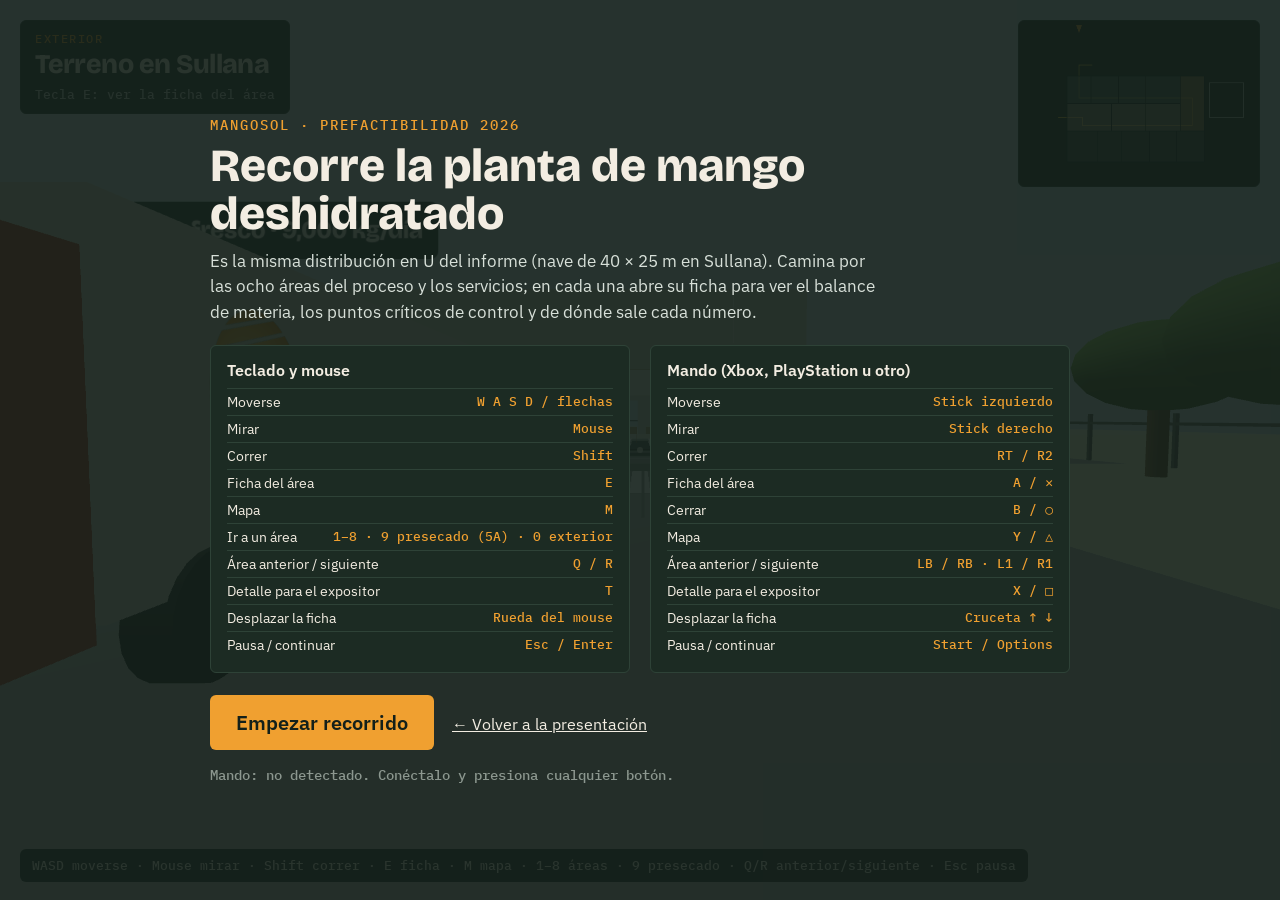
==== commit 02574758: "Recorrido: vestuarios con privacidad y filtro sanitario El vestuario era un solo ambiente abierto qu" ====
--- a/recorrido.html
+++ b/recorrido.html
@@ -125,9 +125,9 @@
  lab:{t:'Laboratorio de calidad',z:'Servicios',d:'—',r:'Control por lote de humedad, actividad de agua, color y microbiología básica; guarda muestras de retención.',
   f:[['Humedad final','15 – 18 %'],['Actividad de agua','aw < 0.65'],['Equipos','Medidor de humedad y refractómetro'],['Relación con envasado','I: importante']],
   c:null,p:'El laboratorio verifica el PCC 1: si la humedad pasa de 18 %, el lote vuelve al túnel.'},
- ves:{t:'Vestuarios y SS. HH.',z:'Servicios',d:'—',r:'Filtro sanitario: los operarios se cambian, se lavan las manos y pasan el pediluvio antes de entrar al proceso.',
-  f:[['Personal de campaña','22: 2 supervisores + 20 operarios'],['Turnos','2 de 8 h, 10 operarios por turno'],['Norma','Ley 29783, Seguridad y Salud en el Trabajo']],
-  c:'9 permanentes + 22 de campaña = 31 personas',p:'Los 22 de campaña solo trabajan de noviembre a abril.'},
+ ves:{t:'Vestuarios y SS. HH.',z:'Servicios',d:'—',r:'Filtro sanitario: el personal entra desde la calle, se cambia en vestidores separados para varones y damas, y sale al proceso por un pasillo limpio con lavamanos y pediluvio.',
+  f:[['Vestidores','Varones y damas por separado, con biombos que impiden ver desde las puertas'],['SS. HH.','Por vestidor: 1 ducha y 2 inodoros en cubículos cerrados'],['Personal de campaña','22: 2 supervisores + 20 operarios'],['Turnos','2 de 8 h, 10 operarios por turno'],['Normas','D.S. 007-98-SA (BPM) y Ley 29783 de Seguridad y Salud en el Trabajo']],
+  c:'9 permanentes + 22 de campaña = 31 personas',p:'El vestuario no conecta con el laboratorio ni con el caldero: nadie lo cruza para ir a otra área, y la ropa de calle nunca entra a la zona de proceso.'},
  cal:{t:'Caldero GLP y mantenimiento',z:'Servicios',d:'—',r:'Tanque de GLP que alimenta los quemadores del túnel y taller de mantenimiento.',
   f:[['Relación con secado','E: especialmente importante'],['Respaldo','Grupo electrógeno de 40 kW'],['Personal','2 técnicos de mantenimiento'],['GLP año 1','≈ 48 t']],
   c:null,p:'Tiene puerta propia al exterior: el GLP no entra por la zona de proceso.'},
@@ -147,11 +147,11 @@
 const ZHEX={sucia:'#6F8A77',limpia:'#CFC3A6',secado:'#D9A766',serv:'#59625C'};
 // puertas internas [centro, ancho] sobre la pared compartida; sin puerta = muro; VENT = muro con ventana (sucia/limpia)
 const DOORS={'r1|r2':[6.2,3],'r2|r3':[6.2,3],'r3|r4':[6.2,3],'r4|r5':[6.2,3],'r5|r6':[14.2,3],'r6|r7':[14.2,3],'r7|r8':[14.2,3],
- 'of|r8':[4.5,1.8],'lab|of':[20.5,1.4],'lab|r7':[14.5,1.6],'lab|ves':[20.5,1.4],'r7|ves':[19.5,1.8],'cal|ves':[20.5,1.4]};
+ 'of|r8':[4.5,1.8],'lab|of':[20.5,1.4],'lab|r7':[14.5,1.6],'r7|ves':[19.5,1.8]};
 const VENT=new Set(['r1|r8','r2|r8','r2|r7','r3|r7','r4|r6']);
 const STATIONS=[['r1',5.2,5.3,.6],['r2',11,5.3,0],['r3',19.5,5.3,0],['r4',29.5,5.3,.45],['solar',46.5,10.6,0],['r5',35.6,15.6,-.15],
  ['r6',28,13.3,0],['r7',18,13.3,0],['r8',7,13.3,.3],['ext',3.5,-14,Math.PI],['lab',12.5,18.2,Math.PI],['of',5,18,2.36],
- ['ves',20,18,Math.PI],['cal',26.5,21.8,-.85],['res',36,22.8,0]];
+ ['ves',20,17,Math.PI],['cal',26.5,21.8,-.85],['res',36,22.8,0]];
 
 // ---------- Escena ----------
 const cv=document.getElementById('c');
@@ -197,7 +197,7 @@
   if(Math.abs(p.x1-q.x0)<E){const lo=Math.max(p.z0,q.z0),hi=Math.min(p.z1,q.z1);if(hi-lo>.05)wall(false,p.x1,lo,hi,d,v)}
   if(Math.abs(p.z1-q.z0)<E){const lo=Math.max(p.x0,q.x0),hi=Math.min(p.x1,q.x1);if(hi-lo>.05)wall(true,p.z1,lo,hi,d,v)}}}
 wall(true,0,0,40,[[3.5,4],[30,2]]);            // norte: ingreso de camiones y salida de cáscara
-wall(true,25,0,40,[[4.5,1.8],[28,2],[36,2.5]]); // sur: oficinas, caldero, residuos
+wall(true,25,0,40,[[4.5,1.8],[17,1],[23,1],[28,2],[36,2.5]]); // sur: oficinas, ingreso de personal (varones y damas), caldero, residuos
 wall(false,0,0,25,[[12,3.5]]);                  // oeste: despacho
 wall(false,40,0,25,[[14.6,2.4]]);               // este: hacia el secador solar
 
@@ -307,8 +307,25 @@
 B(12.5,24.25,6,.8,.9,0xF4F4F0);for(const [x,c] of[[10.2,0x2B3A33],[11.4,0xDADADA],[12.8,0x2B5F8A],[14.3,0x2B3A33]])B(x,24.2,.5,.4,.3,c,.9,false);
 B(9.95,16.7,.7,.7,1.8,0xF7F7F7);
 // vestuarios
-B(20,24.65,7,.45,1.9,0x6C8AA0);for(let x=16.75;x<23.5;x+=.5)box(x-.005,x+.005,24.42,24.43,.1,1.8,0x4A6578,false);
-B(23.6,17.7,.6,1.8,.9,0xF7F7F7);B(20,21.5,3,.4,.45,0xA88B64);
+// filtro sanitario: calle → vestidor (varones o damas) → pasillo limpio con lavamanos → envasado con pediluvio
+wall(true,18,16,24,[[19,1],[21,1]]);wall(false,20,18,25,[]);
+function biombo(x0,x1,z){box(x0,x1,z-.03,z+.03,.1,1.95,0xC9D3CB,false);COL.push([x0,x1,z-.03,z+.03])}
+// cubículo de SS. HH.: paneles de 2.1 m y puerta cerrada hacia el vestidor (la pared del fondo es el tabique central)
+function cubiculo(x0,x1,z0,z1,fx,tipo){const t=.05,cx=(x0+x1)/2,cz=(z0+z1)/2,sg=Math.sign(cx-fx);
+ box(x0,x1,z0-t/2,z0+t/2,0,2.1,0xD9DEDB,false);box(x0,x1,z1-t/2,z1+t/2,0,2.1,0xD9DEDB,false);
+ box(fx-t/2,fx+t/2,z0+.03,z1-.03,.15,2.1,0x6C8AA0,false);B(fx-sg*.05,cz+.35,.03,.14,.04,INOX,1.0,false);
+ if(tipo==='wc')B(cx+sg*.25,cz,.5,.38,.42,0xFAFAFA,0,false);
+ else{B(cx,cz,x1-x0-.1,z1-z0-.1,.02,0xBFD4DC,.01,false);cyl(cx+sg*.45,cz,.07,.12,INOX,1.95,false)}
+ COL.push([x0,x1,z0,z1])}
+function casilleros(x0,x1){box(x0,x1,19.5,22.5,0,1.9,0x6C8AA0);const fx=x0<20?x1+.005:x0-.005;
+ for(let z=19.75;z<22.5;z+=.5)box(fx-.004,fx+.004,z-.004,z+.004,.1,1.8,0x4A6578,false)}
+// vestidor de varones (oeste) y de damas (este), simétricos respecto del tabique x = 20
+casilleros(16.1,16.55);B(17.5,21,.4,2.4,.45,0xA88B64);biombo(18.0,19.9,19.1);biombo(16.2,17.9,23.9);
+cubiculo(18.6,20,21.0,22.3,18.6,'ducha');cubiculo(18.6,20,22.3,23.6,18.6,'wc');cubiculo(18.6,20,23.6,24.9,18.6,'wc');
+casilleros(23.45,23.9);B(22.5,21,.4,2.4,.45,0xA88B64);biombo(20.1,22.0,19.1);biombo(22.1,23.8,23.9);
+cubiculo(20,21.4,21.0,22.3,21.4,'ducha');cubiculo(20,21.4,22.3,23.6,21.4,'wc');cubiculo(20,21.4,23.6,24.9,21.4,'wc');
+// pasillo limpio: lavamanos con espejo antes de entrar al proceso
+B(22.5,16.4,2.0,.5,.9,0xF7F7F7);box(21.6,23.4,16.11,16.13,1.3,2.1,0xBFE3F2,false);
 // caldero GLP y mantenimiento
 cyl(30,18.5,.75,3.6,0xF2F2EE,.2,true,true);B(28.6,18.5,.15,1,.4,0x777777,0,false);B(31.4,18.5,.15,1,.4,0x777777,0,false);
 B(26,18,2,1,1.3,0x2F5D3A);B(25.5,24.35,2,.7,.9,0x7A6A55);
@@ -526,7 +543,7 @@
 function calco(tx,x,y,z,ry,w){const p=new THREE.Mesh(new THREE.PlaneGeometry(w,w*400/1400),new THREE.MeshBasicMaterial({map:tx,transparent:true}));p.position.set(x,y,z);p.rotation.y=ry;S.add(p)}
 // letreros después de cargar las fuentes (si no hay internet, usan Arial)
 Promise.race([document.fonts.ready,new Promise(r=>setTimeout(r,1500))]).then(()=>{
- for(const r of ROOMS)label(SHORT[r.id],(r.num?r.num+' · ':'')+ZTXT[r.zona],(r.x0+r.x1)/2,3.5,r.id==='r5'?14.4:(r.z0+r.z1)/2,r.x1-r.x0<8?3.6:4.4);
+ for(const r of ROOMS)label(SHORT[r.id],(r.num?r.num+' · ':'')+ZTXT[r.zona],(r.x0+r.x1)/2,3.5,r.id==='r5'?14.4:r.id==='ves'?16.9:(r.z0+r.z1)/2,r.x1-r.x0<8?3.6:4.4);
  label('PCC 1 · humedad ≤ 18 %',null,37,3.3,12.9,3.4,'#13201A','rgba(240,160,48,.95)');
  label('PCC 2 · detector de metales',null,30.7,2.4,14.4,2.8,'#13201A','rgba(240,160,48,.95)');
  label('Acondicionado 24 h',null,26.5,2.35,9.2,2.6);
@@ -535,6 +552,8 @@
  label('Descarte 7 %',null,17.2,1.2,7.3,1.4,'#F3EDE2','rgba(192,57,43,.95)');
  label('Contenedor 20\' a Paita',null,-5.6,4.1,12,3.6);
  label('Mango fresco · 9,000 kg/día',null,7.4,3.6,-7.2,3.6);
+ label('Varones',null,19,2.95,17.75,1.3);label('Damas',null,21,2.95,17.75,1.3);
+ label('Ingreso de personal',null,20,3.0,25.45,2.8);
  label('ING. JIMMY NICOLA','INGENIERO DE PLANTA',ING.x,2.35,ING.z,2.2);
  const oscuro=logo('#13201A'),claro=logo('#F3EDE2');
  calco(oscuro,6.185,1.75,-7.2,-PI/2,6.2);calco(oscuro,8.615,1.75,-7.2,PI/2,6.2);calco(oscuro,7.4,2.0,-3.585,0,2.2);
